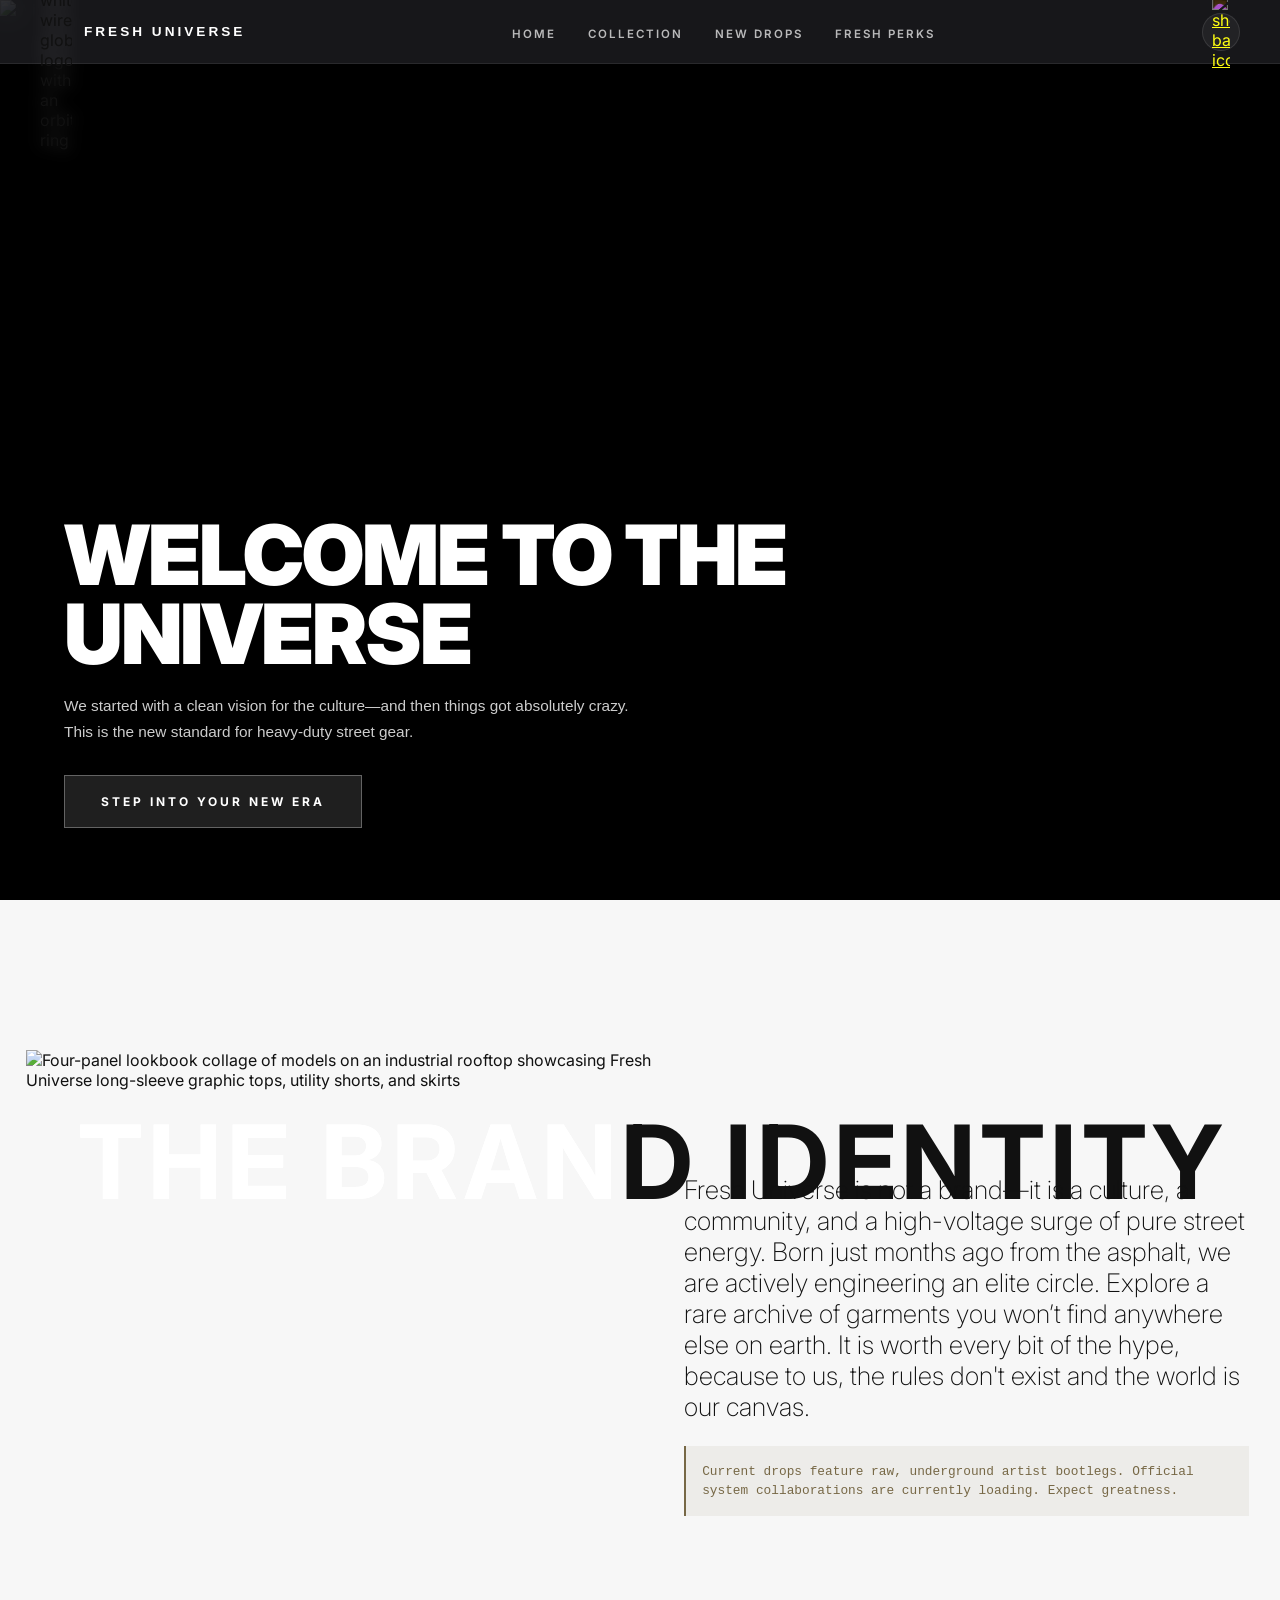
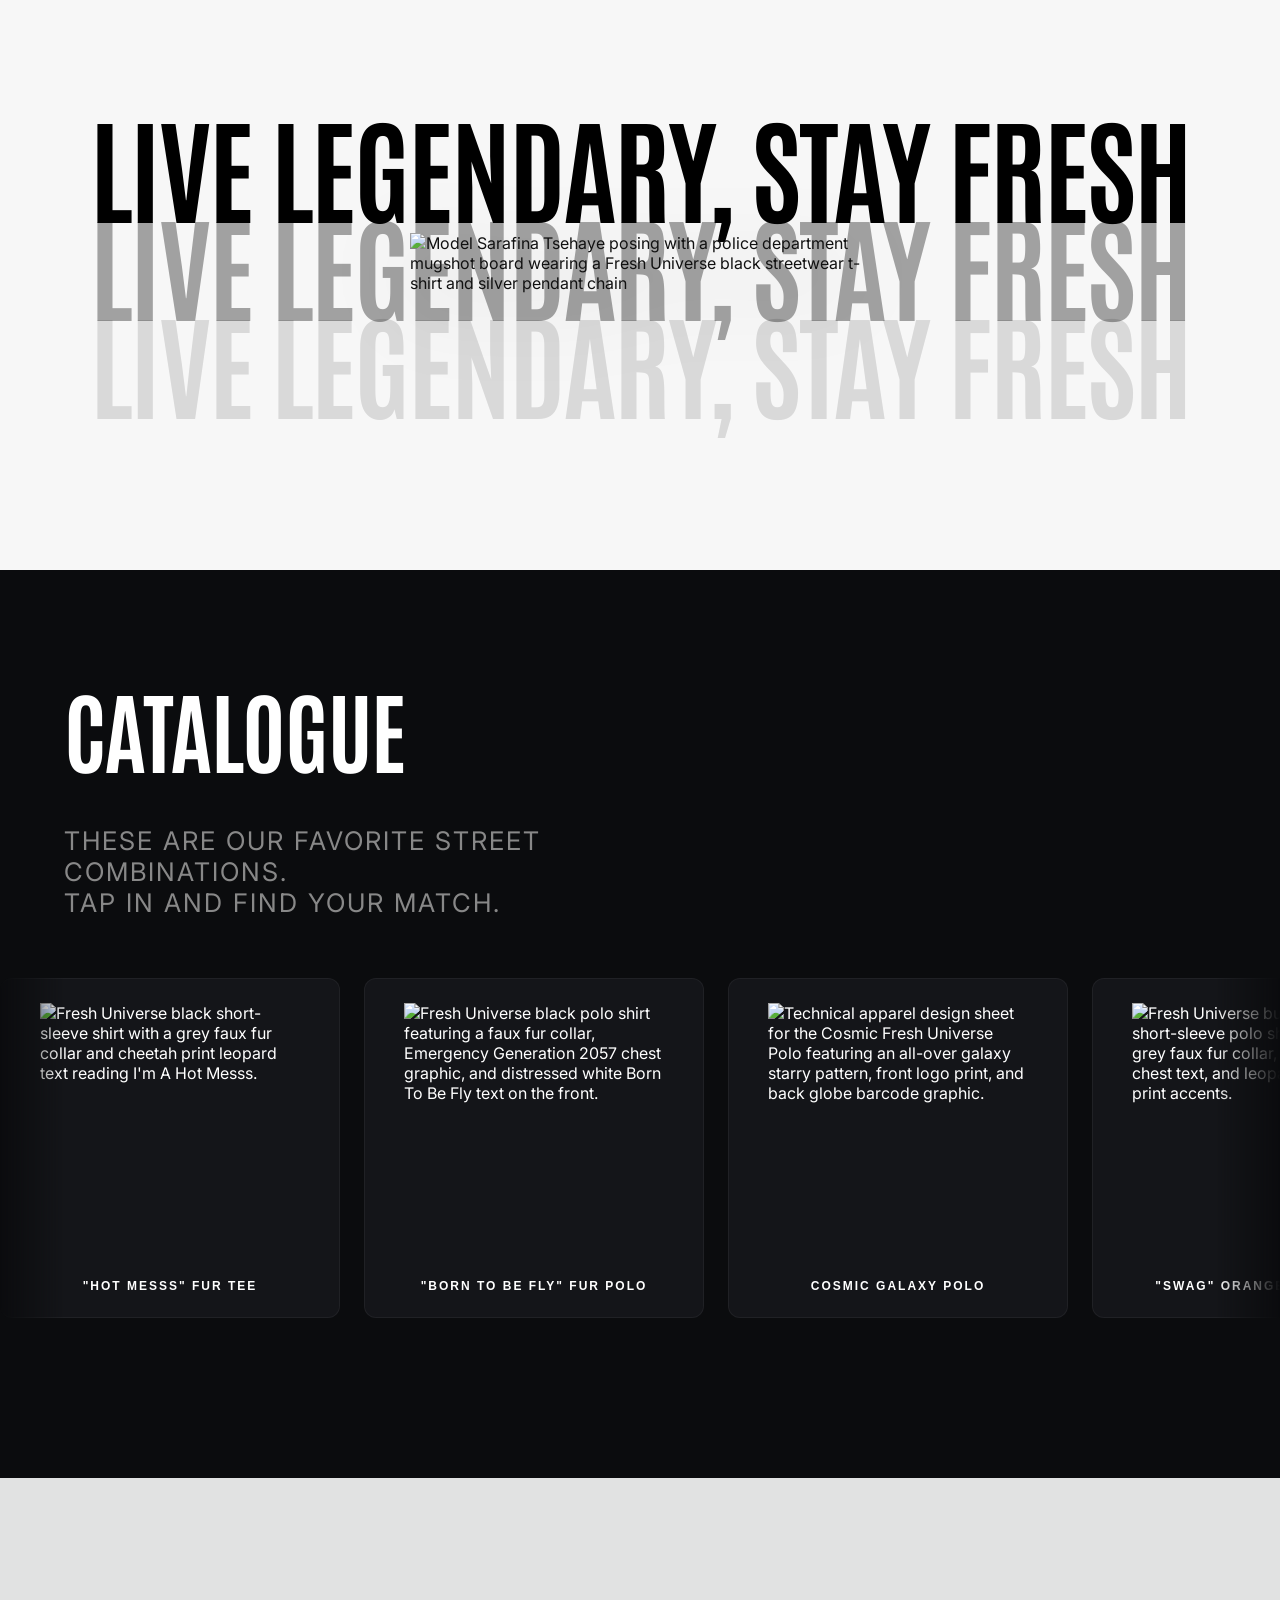
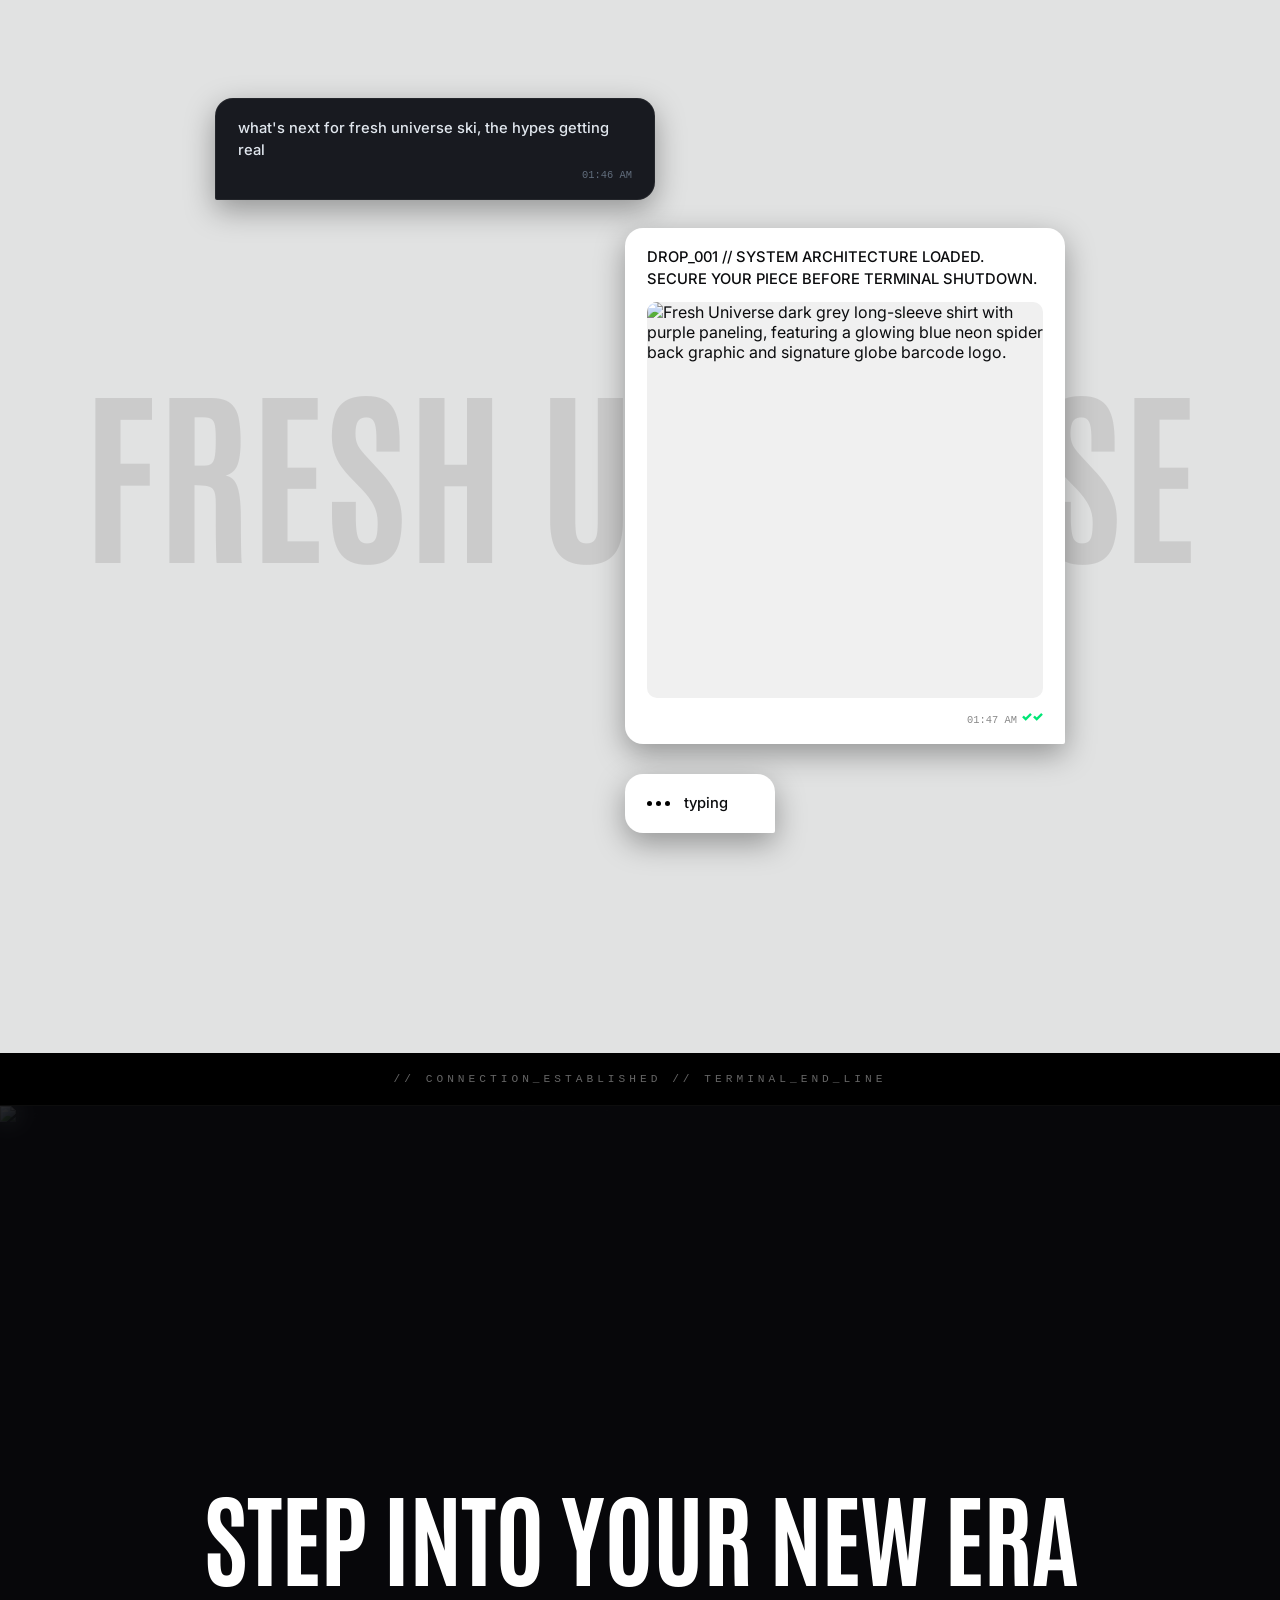
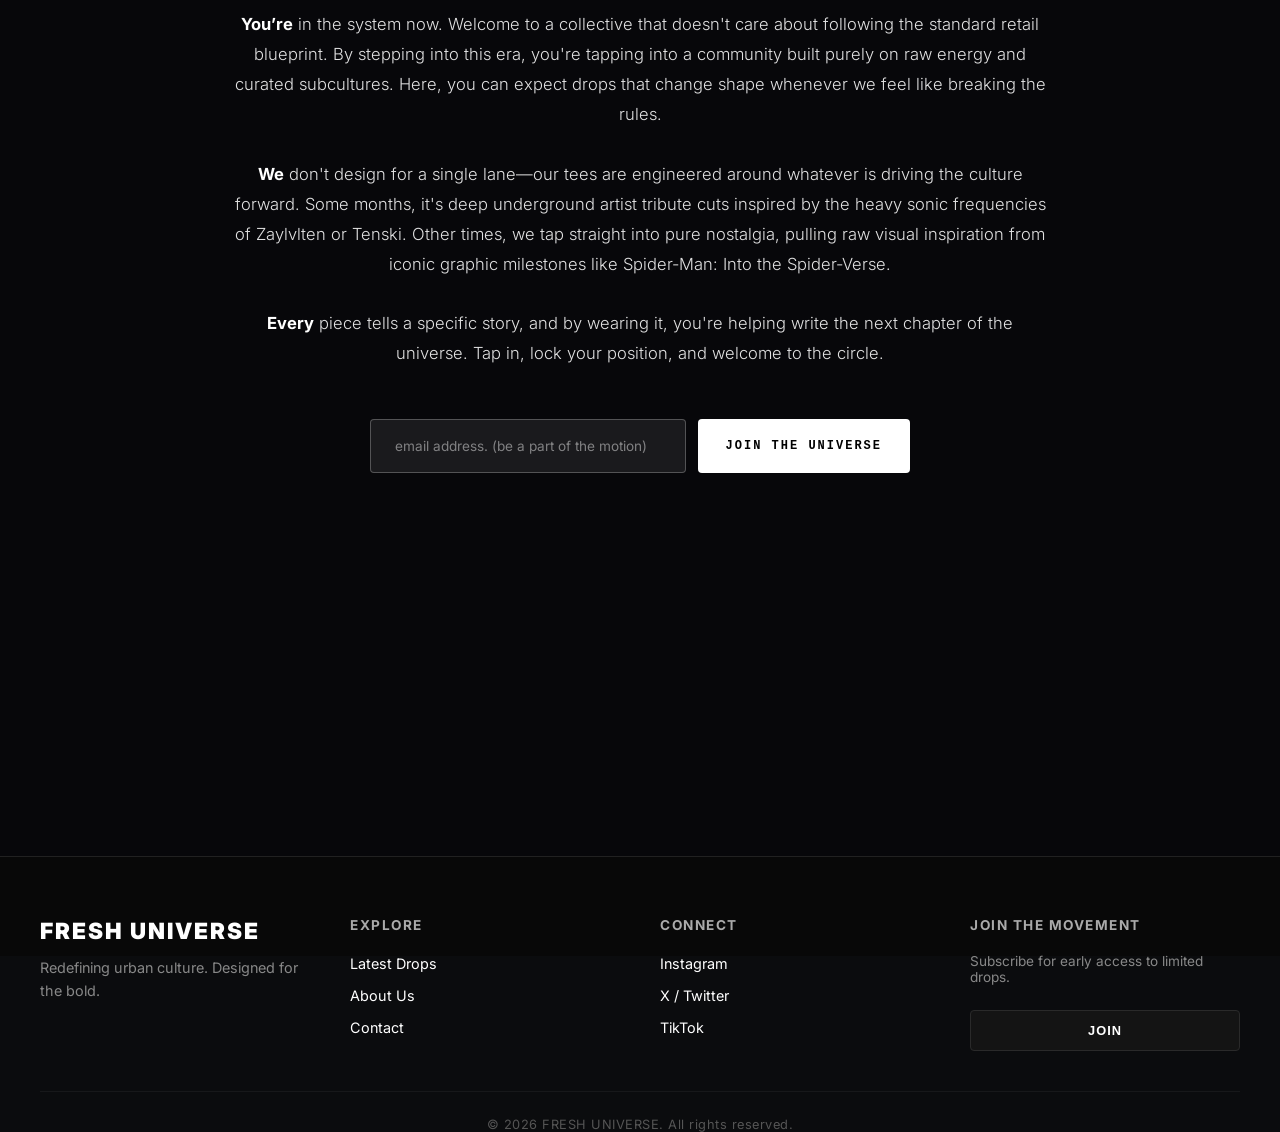
==== public/index.html @ 165d16cb "updated code : fixed bugs and ui" ====
<!DOCTYPE html>
<html lang="en">
<head>
    <meta charset="UTF-8">
    <meta name="viewport" content="width=device-width, initial-scale=1.0">
    <meta name="description" content="Fresh Universe is a unquie clothing brand for street wears, and underground street gear">
    <title>Fresh universe: Exclusive streetwears</title>
    <link rel="stylesheet" href="css/index.css">
    <link rel="icon" href="images/fresh-universe-globe-logo.webp">
<link rel="preconnect" href="https://fonts.googleapis.com">
<link rel="preconnect" href="https://fonts.gstatic.com" crossorigin>
<link href="https://fonts.googleapis.com/css2?family=Antonio:wght@100..700&family=Bebas+Neue&family=Inter:ital,opsz,wght@0,14..32,100..900;1,14..32,100..900&family=Syncopate:wght@400;700&display=swap" rel="stylesheet">

<script type="application/ld+json">
{
  "@context": "https://schema.org",
  "@type": "ClothingStore",
  "name": "Fresh Universe",
  "url": "https://freshuniverseworld.xyz/",
  "logo": "https://freshuniverseworld.xyz/images/fresh-universe-globe-logo.webp",
  "description": "Exclusive underground streetwear brand offering graphic tees, heavy street sets, and high-density apparel.",
  "sameAs": [
    "https://www.tiktok.com/freshuniverse"
  ]
}
</script>

</head>
<body>
<header>
<div class="navigation-bar">
    <div class="logo-box"><img src="images/fresh-universe-globe-logo.webp" class="fresh-logo" alt="Fresh Universe minimalist white wireframe globe logo with an orbital ring">
    <p class="brand-txt">Fresh universe</p>
    </div>
    <nav class="nav">
        <ul class="navigation-href-list">
            <li><a href="home" class="navigation-href">HOME</a></li>
            <li><a href="collection" class="navigation-href">COLLECTION</a></li>
            <li><a href="drop" class="navigation-href">NEW DROPS</a></li>
            <li><a href="perks" class="navigation-href">FRESH PERKS</a></li>
        </ul>
    </nav>
    <a href="http://freshuniverseworld.myshopify.com/" target="_blank" class="shopify-link"><img class="shopify-link-img" src="images/shopping_bag_icon.webp" class="" alt="shopping bag icon"></a>
</div>
</header>
<div class="main-body">
<main>
    <section class="hero-section">
        <picture class="hero-section-picture-tag">
            <source media="(max-width: 500px)" srcset="images/fresh-universe-cosmic-lookbook-mobile.webp">
         <img src="images/fresh-universe-cosmic-lookbook-hero.webp" class="hero-section-img" alt="Wide studio lookbook shot showcasing the front and back of Fresh Universe graphic cosmic tees and baggy jeans detailed with planet and galaxy prints">   
        </picture>
        <div class="hero-typography">
            <h1 class="hero-caption">WELCOME TO THE UNIVERSE</h1>
            <p class="hero-caption-blank" aria-hidden="true">WELCOME</p>
            <p class="hero-txt">We started with a clean vision for the culture—and then things got absolutely crazy. This is the new standard for heavy-duty street gear.</p>
            <button id="explore-btn" class="explore-btn">step into your new era</button>
        </div>
    </section>
    <section id="section1" class="section1">
        
        <h2 class="what-is-header"><SPan class="special">THE BRAN</SPan>D IDENTITY </h2>
         <img class="colleage-img" src="images/fresh-universe-underground-streetwear-collage.webp" alt="Four-panel lookbook collage of models on an industrial rooftop showcasing Fresh Universe long-sleeve graphic tops, utility shorts, and skirts">
        <h2 class="what-is-header" aria-hidden="true"><SPan class="special">THE BRAN</SPan><span class="blur">D IDENTITY </span></h2>
        <p class="what-is-txt">Fresh Universe is not a brand—it is a culture, a community, and a high-voltage surge of pure street energy. Born just months ago from the asphalt, we are actively engineering an elite circle.
        Explore a rare archive of garments you won’t find anywhere else on earth. It is worth every bit of the hype, because to us, the rules don't exist and the world is our canvas.
        <SMall>Current drops feature raw, underground artist bootlegs. Official system collaborations are currently loading. Expect greatness.</SMall></p>
  
    </section>
    <section class="section2">
        <h2  class="bold-txt">LIVE LEGENDARY, STAY FRESH</h2>
        <h2  class="bold-txt2" aria-hidden="true">LIVE LEGENDARY, STAY FRESH</h2>
        <img class="mogshot-img" src="images/fresh-universe-streetwear-mugshot-sarafina.webp" alt="Model Sarafina Tsehaye posing with a police department mugshot board wearing a Fresh Universe black streetwear t-shirt and silver pendant chain">
        <h2  class="bold-txt3" aria-hidden="true">LIVE LEGENDARY, STAY FRESH</h2>
    </section>
    <section class="section3">
        <h2 class="catalogue-header">CATALOGUE</h2>
        <p class="catalogue-txt">These are our favorite street combinations. <br> Tap in and find your match.</p>
<div class="catalogue-frame">
    <div class="catalogue-track">
      <!-- SET 1 -->
      <div class="catalogue-item"><img
        loading="lazy" src="images/catalog/fresh-universe-black-fur-collar-im-a-hot-mess-shirt.webp" class="catalogue-item-img"
        alt="Fresh Universe black short-sleeve shirt with a grey faux fur collar and cheetah print leopard text reading I'm A Hot Messs.">
        <p class="catalogue-item-name">"Hot Messs" Fur Tee</p></div>
      <div class="catalogue-item"><img
        loading="lazy" src="images/catalog/fresh-universe-black-fur-collar-polo-born-to-be-fly.webp" class="catalogue-item-img"
         alt="Fresh Universe black polo shirt featuring a faux fur collar, Emergency Generation 2057 chest graphic, and distressed white Born To Be Fly text on the front.">
         <p class="catalogue-item-name">"Born To Be Fly" Fur Polo</p></div>
      <div class="catalogue-item"><img
        loading="lazy" src="images/catalog/fresh-universe-cosmic-galaxy-pattern-polo-shirt-tech-pack.webp" class="catalogue-item-img" 
         alt="Technical apparel design sheet for the Cosmic Fresh Universe Polo featuring an all-over galaxy starry pattern, front logo print, and back globe barcode graphic.">
         <p class="catalogue-item-name">Cosmic Galaxy Polo</p></div>
      <div class="catalogue-item"><img
        loading="lazy" src="images/catalog/fresh-universe-orange-fur-collar-swag-polo.webp" class="catalogue-item-img" 
         alt="Fresh Universe burnt orange short-sleeve polo shirt with a fluffy grey faux fur collar, black SWAG chest text, and leopard print paw print accents.">
         <p class="catalogue-item-name">"SWAG" Orange Fur Polo</p></div>
      <div class="catalogue-item"><img
        loading="lazy" src="images/catalog/fresh-universe-tenski-save-me-acid-wash-streetwear-tee.webp" class="catalogue-item-img" 
         alt="Fresh Universe acid wash dark grey oversized t-shirt featuring pink graffiti paint splatter, hooded figure illustration, and Tenski Save Me back text.">
         <p class="catalogue-item-name">"Tenski Save Me" Acid Wash Tee</p></div>
      <div class="catalogue-item"><img
        loading="lazy" src="images/catalog/fresh-universe-white-crop-tee-gimme-dat-ting.webp" class="catalogue-item-img" 
         alt="Fresh Universe fitted white crop top t-shirt featuring leopard print graphic text on the back reading Gimme Dat Ting.">
         <p class="catalogue-item-name">"Gimme Dat Ting" Crop Tee</p></div>

      <!-- SET 2 (DUPLICATED FOR SEAMLESS LOOP) -->
      <div class="catalogue-item"><img
        loading="lazy" src="images/catalog/fresh-universe-black-fur-collar-im-a-hot-mess-shirt.webp" class="catalogue-item-img"
        alt="Fresh Universe black short-sleeve shirt with a grey faux fur collar and cheetah print leopard text reading I'm A Hot Messs.">
        <p class="catalogue-item-name">"Hot Messs" Fur Tee</p></div>
      <div class="catalogue-item"><img
        loading="lazy" src="images/catalog/fresh-universe-black-fur-collar-polo-born-to-be-fly.webp" class="catalogue-item-img"
         alt="Fresh Universe black polo shirt featuring a faux fur collar, Emergency Generation 2057 chest graphic, and distressed white Born To Be Fly text on the front.">
         <p class="catalogue-item-name">"Born To Be Fly" Fur Polo</p></div>
      <div class="catalogue-item"><img
        loading="lazy" src="images/catalog/fresh-universe-cosmic-galaxy-pattern-polo-shirt-tech-pack.webp" class="catalogue-item-img" 
         alt="Technical apparel design sheet for the Cosmic Fresh Universe Polo featuring an all-over galaxy starry pattern, front logo print, and back globe barcode graphic.">
         <p class="catalogue-item-name">Cosmic Galaxy Polo</p></div>
      <div class="catalogue-item"><img
        loading="lazy" src="images/catalog/fresh-universe-orange-fur-collar-swag-polo.webp" class="catalogue-item-img" 
         alt="Fresh Universe burnt orange short-sleeve polo shirt with a fluffy grey faux fur collar, black SWAG chest text, and leopard print paw print accents.">
         <p class="catalogue-item-name">"SWAG" Orange Fur Polo</p></div>
      <div class="catalogue-item"><img
        loading="lazy" src="images/catalog/fresh-universe-tenski-save-me-acid-wash-streetwear-tee.webp" class="catalogue-item-img" 
         alt="Fresh Universe acid wash dark grey oversized t-shirt featuring pink graffiti paint splatter, hooded figure illustration, and Tenski Save Me back text.">
         <p class="catalogue-item-name">"Tenski Save Me" Acid Wash Tee</p></div>
      <div class="catalogue-item"><img
        loading="lazy" src="images/catalog/fresh-universe-white-crop-tee-gimme-dat-ting.webp" class="catalogue-item-img" 
         alt="Fresh Universe fitted white crop top t-shirt featuring leopard print graphic text on the back reading Gimme Dat Ting.">
         <p class="catalogue-item-name">"Gimme Dat Ting" Crop Tee</p></div>
    </div>
  </div>
    </section>

<section class="section4">

<div class="chat-section-viewport">
  <!-- The Faint Tiling Watermark Layer -->
  <div class="premium-watermark-overlay">FRESH UNIVERSE</div>
  
  <div class="chat-timeline-wrapper">
    
    <!-- Left Bubble: The Organic Customer Reaction -->
    <div class="wa-row wa-left">
      <div class="wa-bubble-container">
        <div class="wa-bubble">
          <p>what's next for fresh universe ski, the hypes getting real</p>
          <span class="wa-time">01:46 AM</span>
        </div>
      </div>
    </div>
    
    <!-- Right Bubble: The System Automation Response -->
    <div class="wa-row wa-right">
      <div class="wa-bubble-container">
        <div class="wa-bubble bubble-brand">
          <p>DROP_001 // SYSTEM ARCHITECTURE LOADED. SECURE YOUR PIECE BEFORE TERMINAL SHUTDOWN.</p>
          
          <!-- Slick Rounded Image Preview Box -->
          <div class="wa-image-card">
            <img
             src="images/catalog/fresh-universe-cyber-spider-long-sleeve-black.webp" loading="lazy" 
             alt="Fresh Universe dark grey long-sleeve shirt with purple paneling, featuring a glowing blue neon spider back graphic and signature globe barcode logo.">
          </div>
          
          <div class="wa-time-status">
            <span class="wa-time-light">01:47 AM</span>
            <span class="wa-status-check">✓✓</span>
          </div>
        </div>
        <div id="bubble" class="wa-bubble bubble-brand" >
        <div class="dots"><div id="dot1"></div><div id="dot2"></div><div id="dot3"></div><p style="margin-left: 10px;">typing</p></div>
         </div>
         <div id="popup" class="wa-bubble bubble-brand" style="margin-top: 30px; ">
        <p>watch out for the earth-42 party coming soon</p>
        <div class="wa-time-status">
          <span class="wa-time-light">01:46 AM</span>
          <span class="wa-status-check">✓✓</span>
          <span class="wa-status-check-grey">✓✓</span>
        </div>
         </div>
      </div>
      </div>
    </div>

  </div>
</section>
<!-- Drop this right below your chat timeline wrapper, before the "STEP INTO YOUR NEW ERA" image div -->
<div class="chat-to-era-bridge">
  // CONNECTION_ESTABLISHED // TERMINAL_END_LINE
</div>
    <section class="section5">      
        <img src="images/models/fresh-universe-lookbook-model-01.webp" loading="lazy" class="models-preview" 
        alt="Fresh Universe streetwear models posing under stadium bleachers, featuring a female model resting her hand on a male model wearing a black graphic tee.">
        <div class="overlay">
            <h2 class="closing-header">STEP INTO YOUR NEW ERA</h2>
            <p class="closing-txt"><span class="special2">You’re</span> in the system now. Welcome to a collective that doesn't care about following the standard retail blueprint. By stepping into this era, you're
                 tapping into a community built purely on raw energy and curated subcultures.
                Here, you can expect drops that change shape whenever we feel like breaking the rules. <br><br> <span class="special2">We</span> don't design for 
                a single lane—our tees are engineered around whatever is driving the culture forward. Some months, it's deep underground artist tribute
                 cuts inspired by the heavy sonic frequencies of Zaylvlten or Tenski. Other times, we tap straight into pure nostalgia, pulling raw visual 
                 inspiration from iconic graphic milestones like Spider-Man: Into the Spider-Verse. <br><br> <span class="special2">Every</span> piece tells a specific story, and by wearing it, you're
                  helping write the next chapter of the universe. Tap in, lock your position, and welcome to the circle.</p>
<form id='save-email' class="newsletter-stacked-box">
  <input id="email" required type="email" placeholder="email address. (be a part of the motion)">
  <button type="submit" id="save" class="">JOIN THE UNIVERSE</button>
</form>
                </div>
    </section>
</main>
</div>
<footer>

  <div class="footer-container">
    
    <!-- 1. Brand / Vibe Statement -->
    <div class="footer-brand">
      <h3>FRESH UNIVERSE</h3>
      <p>Redefining urban culture. Designed for the bold.</p>
    </div>

    <!-- 2. Quick Navigation -->
    <div class="footer-links">
      <h4>EXPLORE</h4>
      <ul>
        <li><a href="/drop">Latest Drops</a></li>
        <li><a href="/about">About Us</a></li>
        <li><a href="/about">Contact</a></li>
      </ul>
    </div>

    <!-- 3. Socials & Community -->
    <div class="footer-socials">
      <h4>CONNECT</h4>
      <ul>
        <li><a href="#">Instagram</a></li>
        <li><a href="#">X / Twitter</a></li>
        <li><a href="#">TikTok</a></li>
      </ul>
    </div>

    <!-- 4. Newsletter (Crucial for Drop Alerts) -->
    <div class="footer-newsletter">
      <h4>JOIN THE MOVEMENT</h4>
      <p>Subscribe for early access to limited drops.</p>
     
        <button id="footer-join" type="submit">JOIN</button>
     
    </div>

  </div>

  <!-- Bottom Bar -->
  <div class="footer-bottom">
    <p>&copy; <spam id="copyright"></spam> FRESH UNIVERSE. All rights reserved.</p>
  </div>

</footer>
<script>
  document.getElementById('copyright').innerHTML=new Date().getFullYear()
</script>





</body>
<script src="js/screen.js"></script>
<script src="js/index.js"></script>
</html>
---- public/css/index.css ----
/* ==========================================================================
   FRESH UNIVERSE — BRUTALIST STREETWEAR EDITORIAL CORE SYSTEM
   ========================================================================== */

/* 1. GLOBAL & RESET RULES */
*, *::before, *::after {
  box-sizing: border-box;
  margin: 0;
  padding: 0;
}

html {
  scroll-behavior: smooth;
  font-size: 16px;
  background-color: #0b0c0e;
  color: #111111;
  -webkit-font-smoothing: antialiased;
  -moz-osx-font-smoothing: grayscale;
}

body {
  width: 100%;
  overflow-x: hidden;
  background-color: #f7f7f7;
  font-family: 'Inter', -apple-system, BlinkMacSystemFont, sans-serif;
}

img, picture {
  max-width: 100%;
  display: block;
  height: auto;
}

/* ==========================================================================
   2. NAVIGATION BAR
   ========================================================================== */
.navigation-bar {
  position: fixed;
  top: 0;
  left: 0;
  width: 100%;
  height: 64px;
  background: rgba(28, 28, 31, 0.85);
  backdrop-filter: blur(16px);
  -webkit-backdrop-filter: blur(16px);
  border-bottom: 1px solid rgba(255, 255, 255, 0.08);
  display: flex;
  align-items: center;
  justify-content: space-between;
  padding: 0 min(4vw, 40px);
  z-index: 1000;
  transition: background 0.3s ease;
}

.logo-box {
  display: flex;
  align-items: center;
  gap: 12px;
  cursor: pointer;
}

.fresh-logo {
  width: 32px;
  height: auto;
  filter: drop-shadow(0 0 8px rgba(255, 255, 255, 0.2));
  transition: transform 0.4s cubic-bezier(0.16, 1, 0.3, 1);
}

.logo-box:hover .fresh-logo {
  transform: rotate(180deg);
}

.brand-txt {
  font-family: 'Syncopate', sans-serif;
  font-weight: 700;
  font-size: 0.85rem;
  letter-spacing: 3px;
  text-transform: uppercase;
  color: #ffffff;
}

.nav {
  display: flex;
  align-items: center;
}

.navigation-href-list {
  display: flex;
  list-style: none;
  gap: min(3vw, 32px);
}

.navigation-href {
  font-family: 'Inter', sans-serif;
  font-size: 0.72rem;
  font-weight: 600;
  color: rgba(255, 255, 255, 0.7);
  text-decoration: none;
  letter-spacing: 2px;
  transition: color 0.2s ease, opacity 0.2s ease;
}

.navigation-href:hover {
  color: #ffffff;
}

.shopify-link {
  display: flex;
  align-items: center;
  justify-content: center;
  width: 38px;
  height: 38px;
  border-radius: 50%;
  background: rgba(255, 255, 255, 0.05);
  border: 1px solid rgba(255, 255, 255, 0.1);
  transition: all 0.3s ease;
}

.shopify-link:hover {
  background: #ffffff;
}

.shopify-link-img {
  width: 18px;
  filter: invert(1);
  transition: filter 0.3s ease;
}

.shopify-link:hover .shopify-link-img {
  filter: invert(0);
}

/* Navbar Responsiveness */

@media (max-width: 768px) {
  .brand-txt { display: none; }
  .navigation-href { font-size: 0.65rem; letter-spacing: 1px; }
  .navigation-href-list { gap: 16px; }
}
@media (max-width: 450px) {
.navigation-href{font-size: 10px;}
.navigation-href-list{gap: 7px;}
}
@media (max-width: 310px) {
.shopify-link{display: none;}
.navigation-bar{padding-right: 20px;}
}
/* ==========================================================================
   3. HERO SECTION
   ========================================================================== */
.hero-section {
  position: relative;
  width: 100%;
  min-height: 100vh;
  display: flex;
  align-items: flex-end;
  background: #000000;
  overflow: hidden;
}

.hero-section-picture-tag {
  position: absolute;
  top: 0;
  left: 0;
  width: 100%;
  height: 100%;
  z-index: 1;
}

.hero-section-img {
  width: 100%;
  height: 100%;
  object-fit: cover;
  opacity: 0.82;
  filter: contrast(1.05);
}

.hero-typography {
  position: relative;
  z-index: 2;
  width: 100%;
  max-width: 900px;
  padding: 0 5vw 8vh 5vw;
}

.hero-caption {
  font-family: 'Inter', sans-serif;
  font-weight: 900;
  font-size: clamp(2.5rem, 6.5vw, 5.5rem);
  line-height: 0.95;
  letter-spacing: -2px;
  color: #ffffff;
  text-transform: uppercase;
  margin-bottom: 20px;
}

.hero-caption-blank { display: none; }

.hero-txt {
  font-family: 'Syncopate', sans-serif;
  font-weight: 400;
  font-size: clamp(0.75rem, 1.2vw, 1.05rem);
  line-height: 1.7;
  color: rgba(255, 255, 255, 0.8);
  max-width: 580px;
  margin-bottom: 30px;
}

.explore-btn {
  display: inline-flex;
  align-items: center;
  justify-content: center;
  padding: 18px 36px;
  background: rgba(255, 255, 255, 0.12);
  border: 1px solid rgba(255, 255, 255, 0.3);
  backdrop-filter: blur(10px);
  -webkit-backdrop-filter: blur(10px);
  color: #ffffff;
  font-family: 'Inter', sans-serif;
  font-size: 0.75rem;
  font-weight: 700;
  letter-spacing: 3px;
  text-transform: uppercase;
  cursor: pointer;
  transition: all 0.3s cubic-bezier(0.16, 1, 0.3, 1);
}

.explore-btn:hover {
  background: #ffffff;
  color: #000000;
  transform: translateY(-2px);
  box-shadow: 0 10px 30px rgba(255, 255, 255, 0.2);
}

/* ==========================================================================
   4. SECTION 1 — BRAND IDENTITY
   ========================================================================== */
.section1{
width: 100%;
height: auto;
display: grid;
grid-template-columns: 1fr 1fr;
grid-template-rows: auto auto;
margin-top: 150px;
padding-left: 2%;
}
.colleage-img{
width: 100%;
grid-column: 1/2;
grid-row: 1/3;
}
.what-is-header{
font-family: 'inter', sans-serif;
font-size: clamp(2.8rem, 8vw, 8rem);
letter-spacing: 5px;
text-align: center;
grid-column: 3/1;
grid-row: 1/2;
margin-top: 50px;
width: 100%;
}
.special{color: white;}
.what-is-txt{
font-family: 'inter', sans-serif;
font-size: clamp(0.9rem, 2vw, 2rem);
font-weight: 200;
width: 90%;
margin-left: auto;
margin-right: auto;
grid-column: 2/3;
grid-row: 2/3;
align-self: flex-start;
animation-name: txtfade;
animation-duration: 2s;
animation-timing-function: ease-out;
animation-iteration-count: 1;
margin-top: -50px;
}
.blur{opacity: 0;}
@media (max-width: 630px){
.blur{opacity: 100;}
.section1{
padding-left: 0;
grid-template-columns: 1fr;
grid-template-rows: auto 1fr min-content;
}
.special{color: black;}
.colleage-img{
grid-columns: 1;
grid-row: 2/3;
width: 60%;
min-width: 300px;
justify-self: center;
}
.what-is-header{
grid-rows: 1/2;
grid-column: 1;
}
.colleage-img{width: 90%;}
.what-is-txt{
grid-row: 3/4;
grid-column: 1;
margin-top: 50px;
}
}


@keyframes txtfade {
  0% {
    opacity: 0.2;
    transform: translateY(30px);
  }
  100% {
    opacity: 1;
    transform: translateY(0);
  }
}

small {
  display: block;
  margin-top: 24px;
  font-family: 'Courier New', Courier, monospace;
  font-size: 0.8rem;
  line-height: 1.5;
  color: #776846;
  background: rgba(119, 104, 70, 0.08);
  padding: 16px;
  border-left: 2px solid #776846;
}


/* ==========================================================================
   5. SECTION 2 — DYNAMIC FLOATING MUGSHOT
   ========================================================================== */
.section2 {
  position: relative;
  width: 100%;
  margin-top: 140px;
  padding: 60px 0;
  display: grid;
  grid-template-columns: 1fr;
  align-items: center;
  justify-items: center;
  overflow: hidden;
}

.bold-txt, .bold-txt2, .bold-txt3 {
  font-family: 'Antonio', sans-serif;
  font-size: clamp(2.5rem, 9vw, 10rem);
  line-height: 0.85;
  text-align: center;
  text-transform: uppercase;
  letter-spacing: -2px;
  z-index: 1;
  pointer-events: none;
  grid-column: 1 / 2;
}

.bold-txt  { color: #000000; grid-row: 1 / 2; }
.bold-txt2 { color: rgba(0, 0, 0, 0.35); grid-row: 2 / 3; z-index: 1;}
.bold-txt3 { color: rgba(0, 0, 0, 0.12); grid-row: 3 / 4; }

@keyframes floatUp {
  0% { transform: translateY(50px); }
  100% { transform: translateY(-30px); }
}

.mogshot-img {
  grid-column: 1 / 2;
  grid-row: 1 / 4;
  width: min(460px, 75vw);
  z-index: 2;
  filter: drop-shadow(0 20px 40px rgba(0, 0, 0, 0.25));
  animation: floatUp 5s ease-in-out infinite alternate;
  will-change: transform;
}

/* ==========================================================================
   6. SECTION 3 — CATALOGUE GRID (HORIZONTAL HORIZON)
   ========================================================================== */
.section3 {
  background-color: #0b0c0e;
  color: #ffffff;
  padding: 100px 0;
  margin-top: 100px;
  padding-bottom: 120px;
}

.catalogue-header {
  font-family: 'Antonio', sans-serif;
  font-size: clamp(3rem, 7vw, 6rem);
  letter-spacing: -1px;
  padding: 0 5vw;
}

.catalogue-txt {
  font-family: 'inter', sans-serif;
  font-size: clamp(1.2rem, 2vw, 1.8rem);
  letter-spacing: 2px;
  color: #888888;
  padding: 0 5vw;
  width: 50%;
  margin-top: 40px;
  text-transform: uppercase;
  margin-bottom: 40px;
  justify-self: flex-end;
}

/* Outer frame clips overflowing track */
.catalogue-frame {
  width: 100%;
  overflow: hidden; /* Hides scrollbars & excess width */
  padding: 20px 0 40px 0;
  position: relative;
  /* Optional: Smooth edge fading mask for brutalist editorial look */
  mask-image: linear-gradient(to right, transparent 0%, black 5%, black 95%, transparent 100%);
  -webkit-mask-image: linear-gradient(to right, transparent 0%, black 5%, black 95%, transparent 100%);
}
@media (max-width: 500px) {
.catalogue-txt{
width: 90%;
}
}
/* Animated inner track holding all duplicated cards */
.catalogue-track {
  display: flex;
  gap: 24px;
  width: max-content; /* Forces items into one continuous line */
  animation: scroll-infinite 25s linear infinite;
}

/* Pause scroll when user hovers over the catalogue */
.catalogue-frame:hover .catalogue-track {
  animation-play-state: paused;
}

/* INFINITE SCROLL KEYFRAME */
@keyframes scroll-infinite {
  0% {
    transform: translateX(0);
  }
  100% {
    /* Shifts track by 50% (exactly 1 full set of cards + gap balance) */
    transform: translateX(calc(-50% - 12px));
  }
}

.catalogue-item {
  flex: 0 0 clamp(260px, 22vw, 320px);
  height: 340px;
  min-width: 340px;
  background: #141519;
  border: 1px solid rgba(255, 255, 255, 0.05);
  border-radius: 12px;
  padding: 24px;
  display: flex;
  flex-direction: column;
  align-items: center;
  justify-content: space-between;
  transition: transform 0.4s ease, border-color 0.4s ease;
}

.catalogue-item:hover {
  transform: translateY(-8px);
  border-color: rgba(255, 255, 255, 0.3);
}

.catalogue-item-img {
  width: 90%;
  height: 230px;
  object-fit: contain;
}

.catalogue-item-name {
  font-family: 'Syncopate', sans-serif;
  font-size: 0.75rem;
  font-weight: 700;
  letter-spacing: 2px;
  color: #ffffff;
  text-transform: uppercase;
}
/* ==========================================================================
   7. SECTION 4 — CHAT TIMELINE INTERFACE
   ========================================================================== */
.chat-section-viewport {
  width: 100%;
  background: #e1e2e2;
  padding: 220px 0;
  position: relative;
  overflow: hidden;
}

.premium-watermark-overlay {
  position: absolute;
  top: 50%;
  left: 50%;
  transform: translate(-50%, -50%);
  font-family: 'Antonio', sans-serif;
  font-size: clamp(4rem, 15vw, 15rem);
  font-weight: 900;
  color: rgba(48, 44, 44, 0.123);
  white-space: nowrap;
  pointer-events: none;
}

.chat-timeline-wrapper {
  width: min(850px, 92%);
  margin: 0 auto;
  display: flex;
  flex-direction: column;
  gap: 28px;
  position: relative;
  z-index: 2;
}

.wa-row { display: flex; width: 100%; }
.wa-left { justify-content: flex-start; }
.wa-right { justify-content: flex-end; }

.wa-bubble-container {
  width: min(440px, 88%);
}

.wa-bubble {
  padding: 18px 22px;
  border-radius: 18px;
  position: relative;

  box-shadow: 0 10px 30px rgba(0, 0, 0, 0.35);
}

.wa-left .wa-bubble {
  background: #181a20;
  color: #e0e6ed;
  border-bottom-left-radius: 2px;
  border: 1px solid rgba(255, 255, 255, 0.05);
}

.bubble-brand {
  background: #ffffff;
  color: #0b0c0e;
  border-bottom-right-radius: 2px;
}
#bubble{
margin-top: 30px;
width: 150px;

justify-self: flex-end; 
}
#popup{
display: none;
}

.wa-bubble p {
  font-family: 'Inter', sans-serif;
  font-size: 0.92rem;
  line-height: 1.5;
  font-weight: 500;
}

.wa-time, .wa-time-light {
  font-family: 'Courier New', Courier, monospace;
  font-size: 0.65rem;
  display: block;
  margin-top: 8px;
}

.wa-time { color: #626e7d; text-align: right; }
.wa-time-light { color: #888888; }

.wa-time-status {
  display: flex;
  justify-content: flex-end;
  align-items: center;
  gap: 4px;
  margin-top: 8px;
}

.wa-status-check { font-size: 0.8rem; color: #00e676; font-weight: 900; }
.wa-status-check-grey { display: none; }

.wa-image-card {
  margin-top: 12px;
  border-radius: 10px;
  overflow: hidden;
  background: #f0f0f0;
  aspect-ratio: 1 / 1;
}

.wa-image-card img {
  width: 100%;
  height: 100%;
  object-fit: cover;
}

/* Typing Indicator Wave Animation */
.dots {
  display: flex;
  align-items: center;
  gap: 4px;
  min-width: 20px;
}

#dot1, #dot2, #dot3 {
  background: #000000;
  width: 5px;
  height: 5px;
  border-radius: 50%;
  animation: waveDots 1.2s ease-in-out infinite;
}

#dot2 { animation-delay: 0.2s; }
#dot3 { animation-delay: 0.4s; }

@keyframes waveDots {
  0%, 100% { transform: translateY(0); }
  50% { transform: translateY(-4px); }
}

.chat-to-era-bridge {
  width: 100%;
  background: #000000;
  color: rgba(255, 255, 255, 0.4);
  padding: 20px 0;
  text-align: center;
  font-family: 'Courier New', Courier, monospace;
  font-size: 0.7rem;
  letter-spacing: 4px;
  border-bottom: 1px solid rgba(255, 255, 255, 0.05);
}

/* ==========================================================================
   8. SECTION 5 — FOOTER OVERLAY & NEWSLETTER
   ========================================================================== */
.section5 {
  position: relative;
  width: 100%;
min-height: 150vh;
  display: flex;
  align-items: center;
  justify-content: center;
  background: #000000;
}

.models-preview {
  position: absolute;
  top: 0;
  left: 0;
  width: 100%;
  height: 100%;
  object-fit: cover;
  opacity: 0.6;
}

.overlay {
  position: relative;
  z-index: 2;
  width: 100%;
  height: 150vh;
  padding: 100px 6vw;
  background: rgba(10, 11, 14, 0.72);
  backdrop-filter: blur(12px);
  -webkit-backdrop-filter: blur(12px);
  display: flex;
  flex-direction: column;
  align-items: center;
  justify-content: center;
}

.closing-header {
  font-family: 'Antonio', sans-serif;
  font-size: clamp(2.5rem, 8vw, 7rem);
  line-height: 0.9;
  letter-spacing: -1px;
  color: #ffffff;
  text-align: center;
  margin-bottom: 30px;
}

.closing-txt {
  font-family: 'Inter', sans-serif;
  font-size: clamp(0.95rem, 1.3vw, 1.2rem);
  font-weight: 300;
  line-height: 1.8;
  color: rgba(255, 255, 255, 0.88);
  max-width: 820px;
  text-align: center;
  margin-bottom: 50px;
}

.special2 { color: #ffffff; font-weight: 700; }

.newsletter-stacked-box {
  display: flex;
  width: min(540px, 100%);
  gap: 12px;
}

.newsletter-stacked-box input {
  flex: 1;
  background: rgba(255, 255, 255, 0.08);
  border: 1px solid rgba(255, 255, 255, 0.25);
  padding: 18px 24px;
  color: #ffffff;
  font-family: 'Inter', sans-serif;
  font-size: 0.85rem;
  border-radius: 4px;
  outline: none;
  transition: all 0.3s ease;
}

.newsletter-stacked-box input::placeholder {
  color: rgba(255, 255, 255, 0.45);
}

.newsletter-stacked-box input:focus {
  background: rgba(255, 255, 255, 0.15);
  border-color: #ffffff;
}

.newsletter-stacked-box button {
  padding: 18px 28px;
  background: #ffffff;
  color: #000000;
  border: none;
  font-family: 'Courier New', Courier, monospace;
  font-weight: 900;
  font-size: 0.75rem;
  letter-spacing: 2px;
  text-transform: uppercase;
  border-radius: 4px;
  cursor: pointer;
  transition: all 0.3s ease;
  white-space: nowrap;
}

.newsletter-stacked-box button:hover {
  background: #e0e0e0;
  transform: translateY(-2px);
}

@media (max-width: 600px) {
  .newsletter-stacked-box {
    flex-direction: column;
  }
  .newsletter-stacked-box button {
    width: 100%;
  }
}

/* ==========================================================================
   9. FOOTER
   ========================================================================== */
footer {
  width: 100%;
  height: 100px;
  background-color: #050506;
  border-top: 1px solid rgba(255, 255, 255, 0.05);
}

/* ==========================================
   FRESH UNIVERSE - FOOTER STYLES
   ========================================== */

footer {
  background-color: #080808;
  color: #ffffff;
  padding: 60px 20px 20px 20px;
  border-top: 1px solid rgba(255, 255, 255, 0.1);
  font-family: 'Inter', system-ui, -apple-system, sans-serif;
}

.footer-container {
  max-width: 1200px;
  margin: 0 auto;
  display: grid;
  grid-template-columns: repeat(auto-fit, minmax(220px, 1fr));
  gap: 40px;
  padding-bottom: 40px;
}

/* Brand Section */
.footer-brand h3 {
  font-size: 1.4rem;
  font-weight: 900;
  letter-spacing: 2px;
  margin-bottom: 12px;
  text-transform: uppercase;
  color: #ffffff;
}

.footer-brand p {
  color: #888888;
  font-size: 0.9rem;
  line-height: 1.6;
}

/* Section Titles */
.footer-links h4,
.footer-socials h4,
.footer-newsletter h4 {
  font-size: 0.85rem;
  font-weight: 700;
  letter-spacing: 1.5px;
  text-transform: uppercase;
  margin-bottom: 20px;
  color: #aaaaaa;
}

/* Lists & Links */
.footer-links ul,
.footer-socials ul {
  list-style: none;
  padding: 0;
  margin: 0;
}

.footer-links li,
.footer-socials li {
  margin-bottom: 12px;
}

.footer-links a,
.footer-socials a {
  color: #ffffff;
  text-decoration: none;
  font-size: 0.9rem;
  transition: opacity 0.2s ease, color 0.2s ease;
}

.footer-links a:hover,
.footer-socials a:hover {
  opacity: 0.6;
}

/* Newsletter Form */
.footer-newsletter p {
  color: #888888;
  font-size: 0.85rem;
  margin-bottom: 15px;
}

.footer-newsletter form {
  display: flex;
  gap: 8px;
}

.footer-newsletter input {
  background: #141414;
  border: 1px solid #2a2a2a;
  padding: 12px 14px;
  color: #ffffff;
  border-radius: 4px;
  font-size: 0.85rem;
  outline: none;
  width: 100%;
  transition: border-color 0.2s ease;
}

.footer-newsletter input:focus {
  border-color: #ffffff;
}

.footer-newsletter button {
   border: 1px solid #2a2a2a;
  background: #141414;
  color: #ffffff;
  padding: 12px 20px;
  font-weight: 800;
  font-size: 0.8rem;
  letter-spacing: 1px;
  border-radius: 4px;
  cursor: pointer;
  width: 100%;
  margin-top: 10px;
  transition: transform 0.1s ease, background-color 0.2s ease;
}

.footer-newsletter button:hover {
  background: #e0e0e0;
  color: black;
}

.footer-newsletter button:active {
  transform: scale(0.97);
}

/* Bottom Bar */
.footer-bottom {
  max-width: 1200px;
  margin: 0 auto;
  padding-top: 25px;
  border-top: 1px solid rgba(255, 255, 255, 0.05);
  text-align: center;
}

.footer-bottom p {
  color: #555555;
  font-size: 0.8rem;
  letter-spacing: 0.5px;
}

/* Mobile Responsiveness */
@media (max-width: 600px) {
  footer {
    padding: 40px 16px 20px 16px;
  }
  
  .footer-container {
    gap: 30px;
  }

  .footer-newsletter form {
    flex-direction: column;
  }
  
  .footer-newsletter button {
    width: 100%;
  }
}
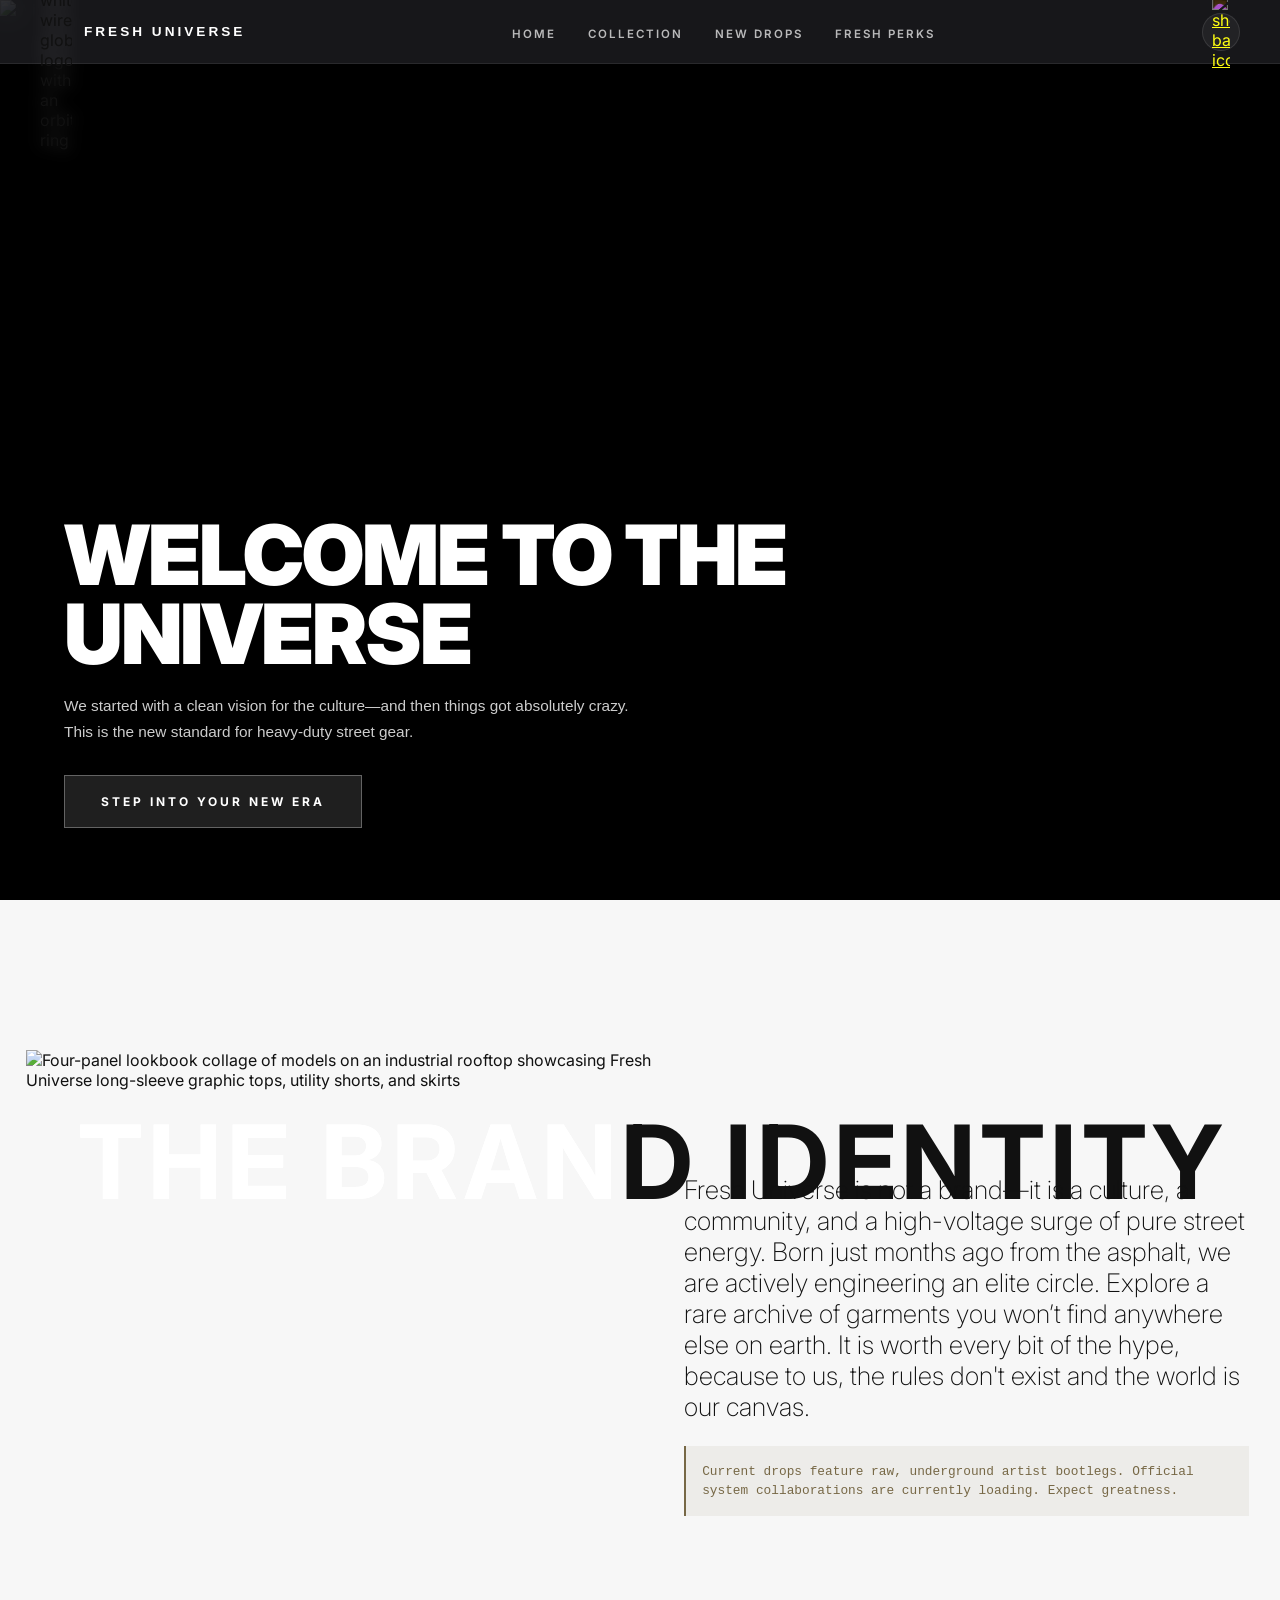
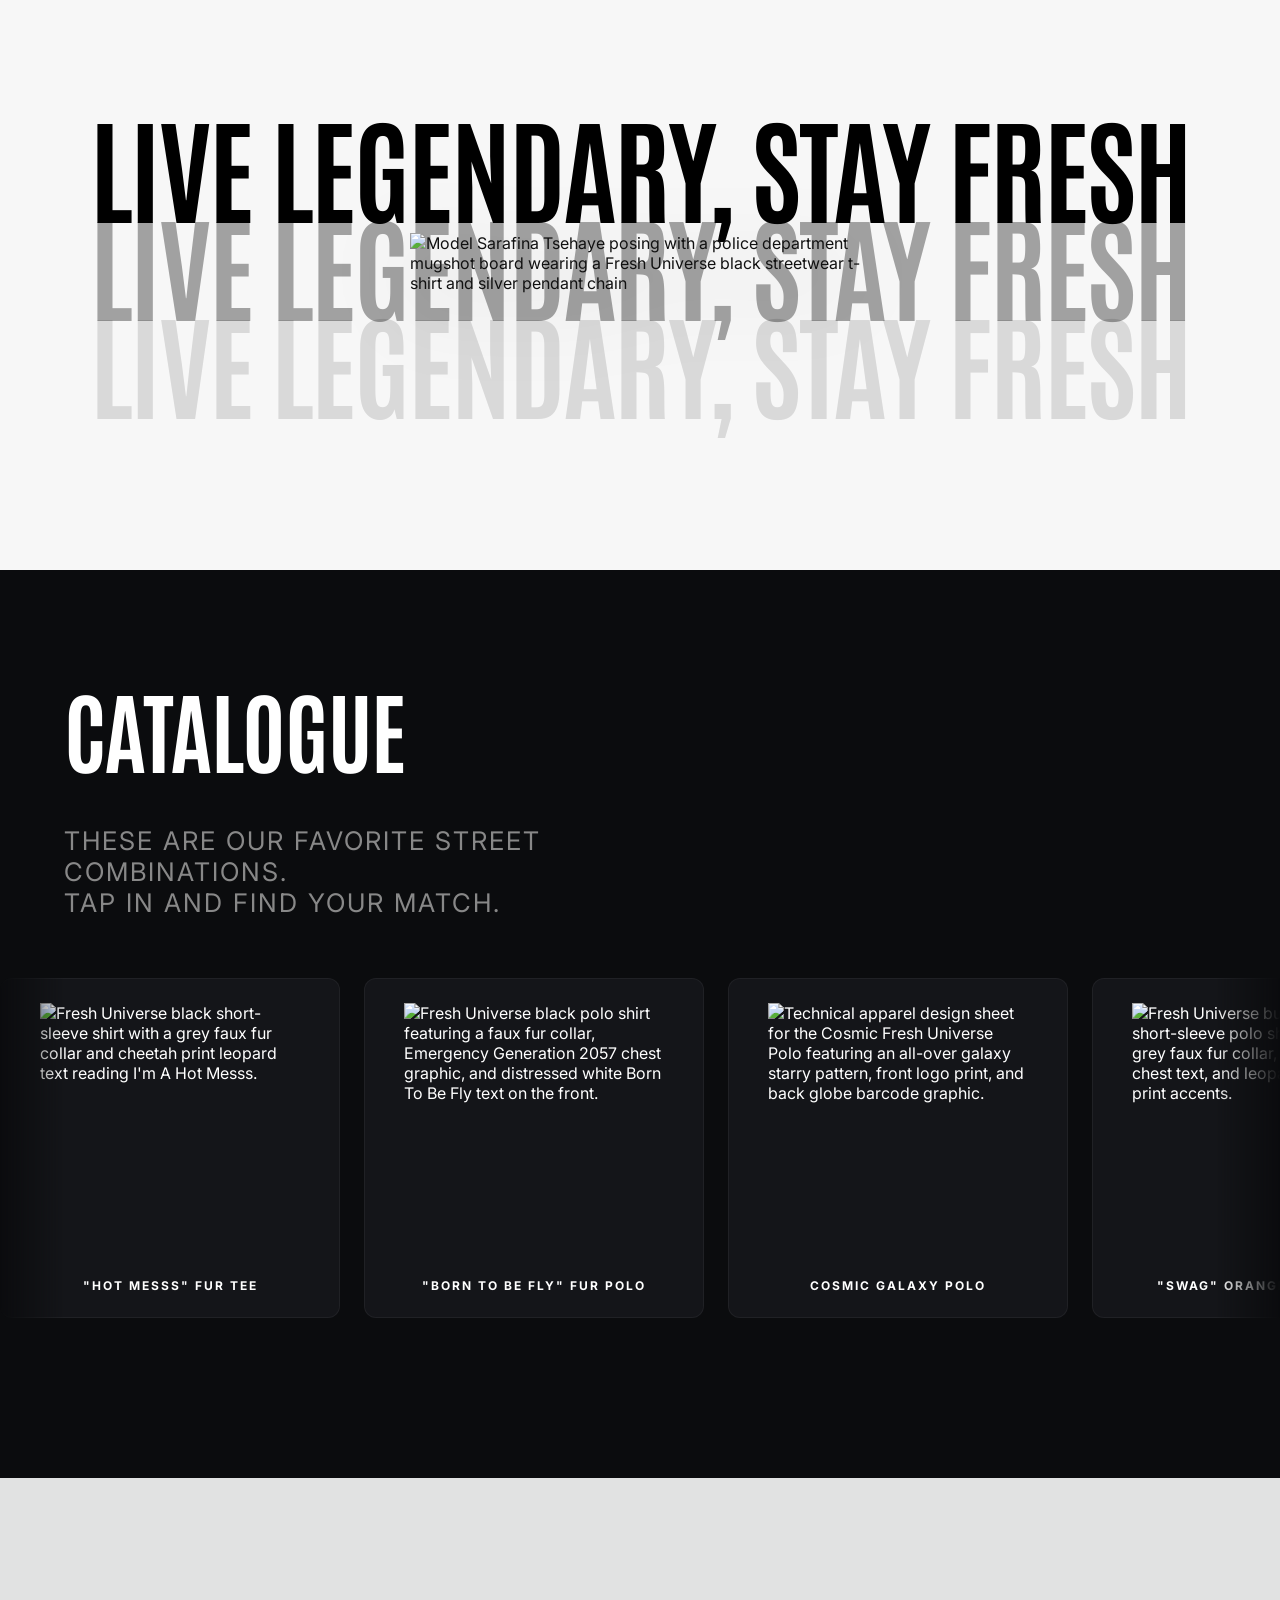
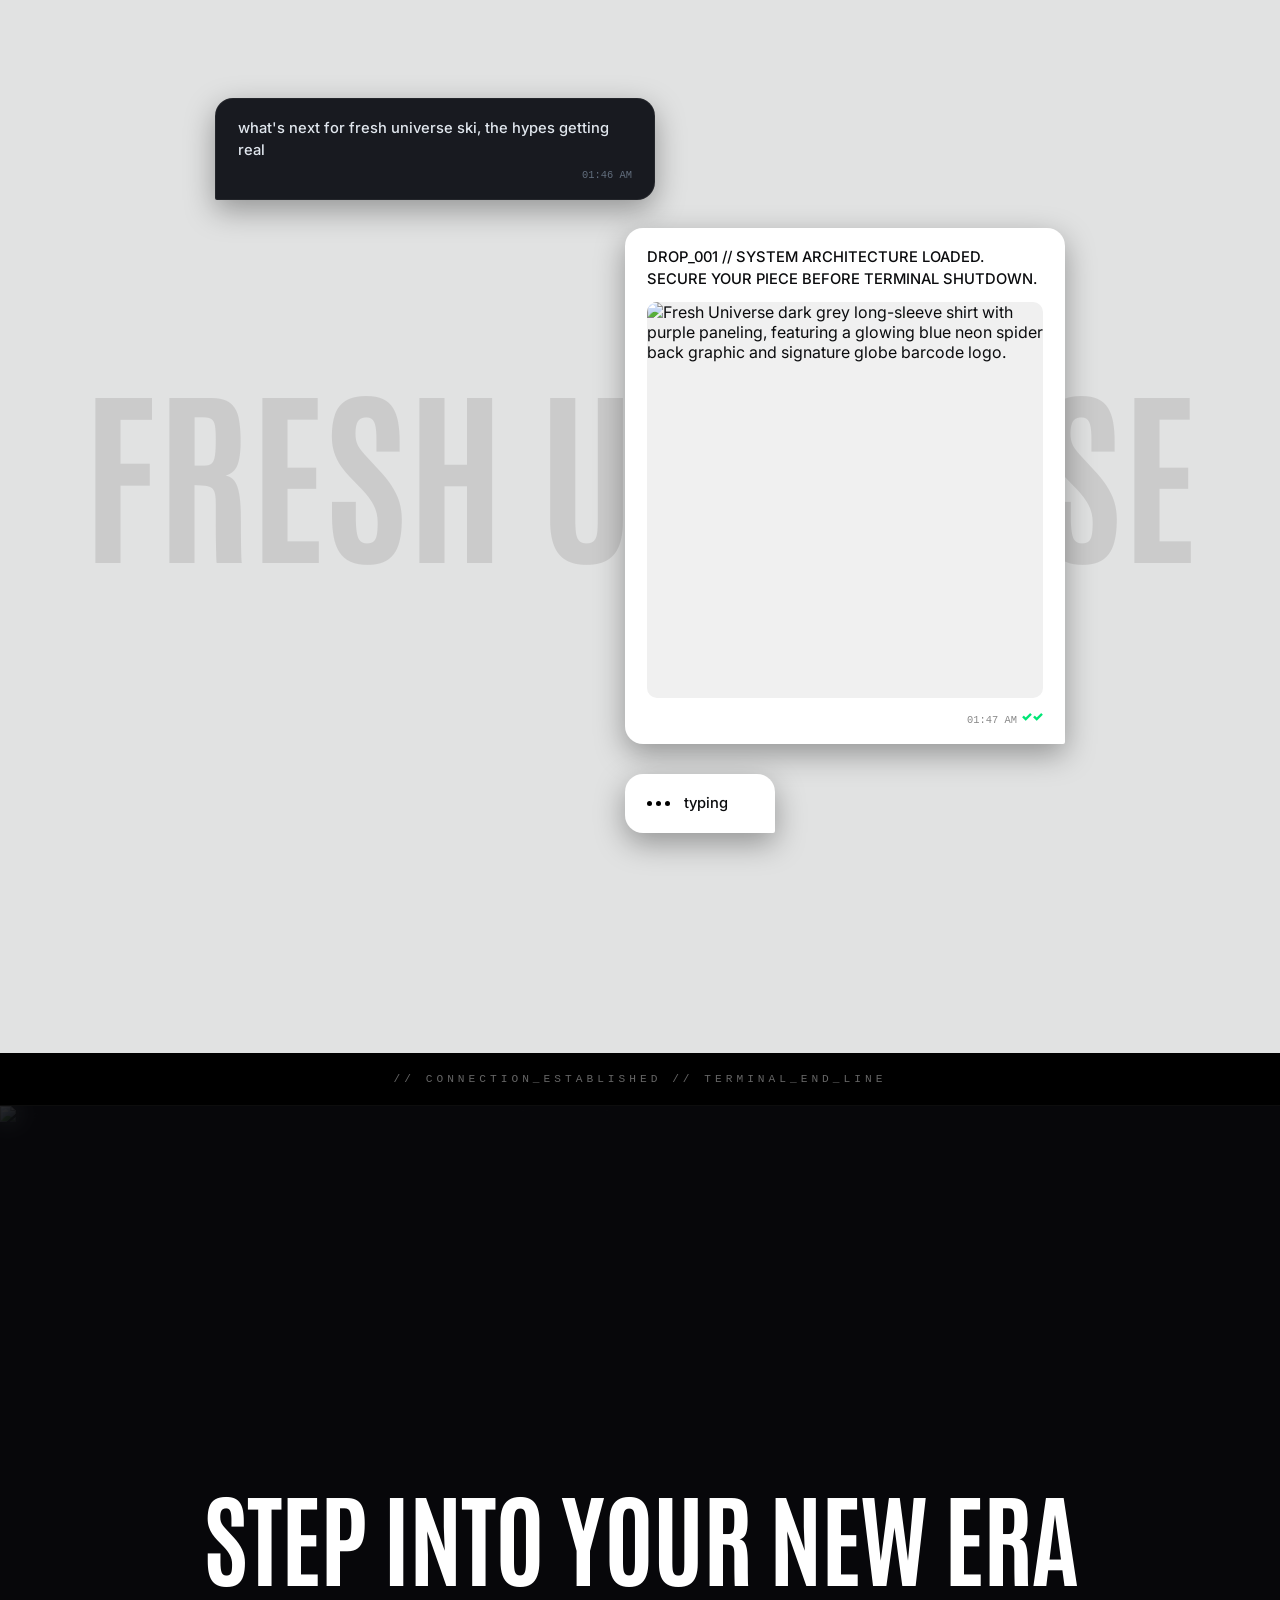
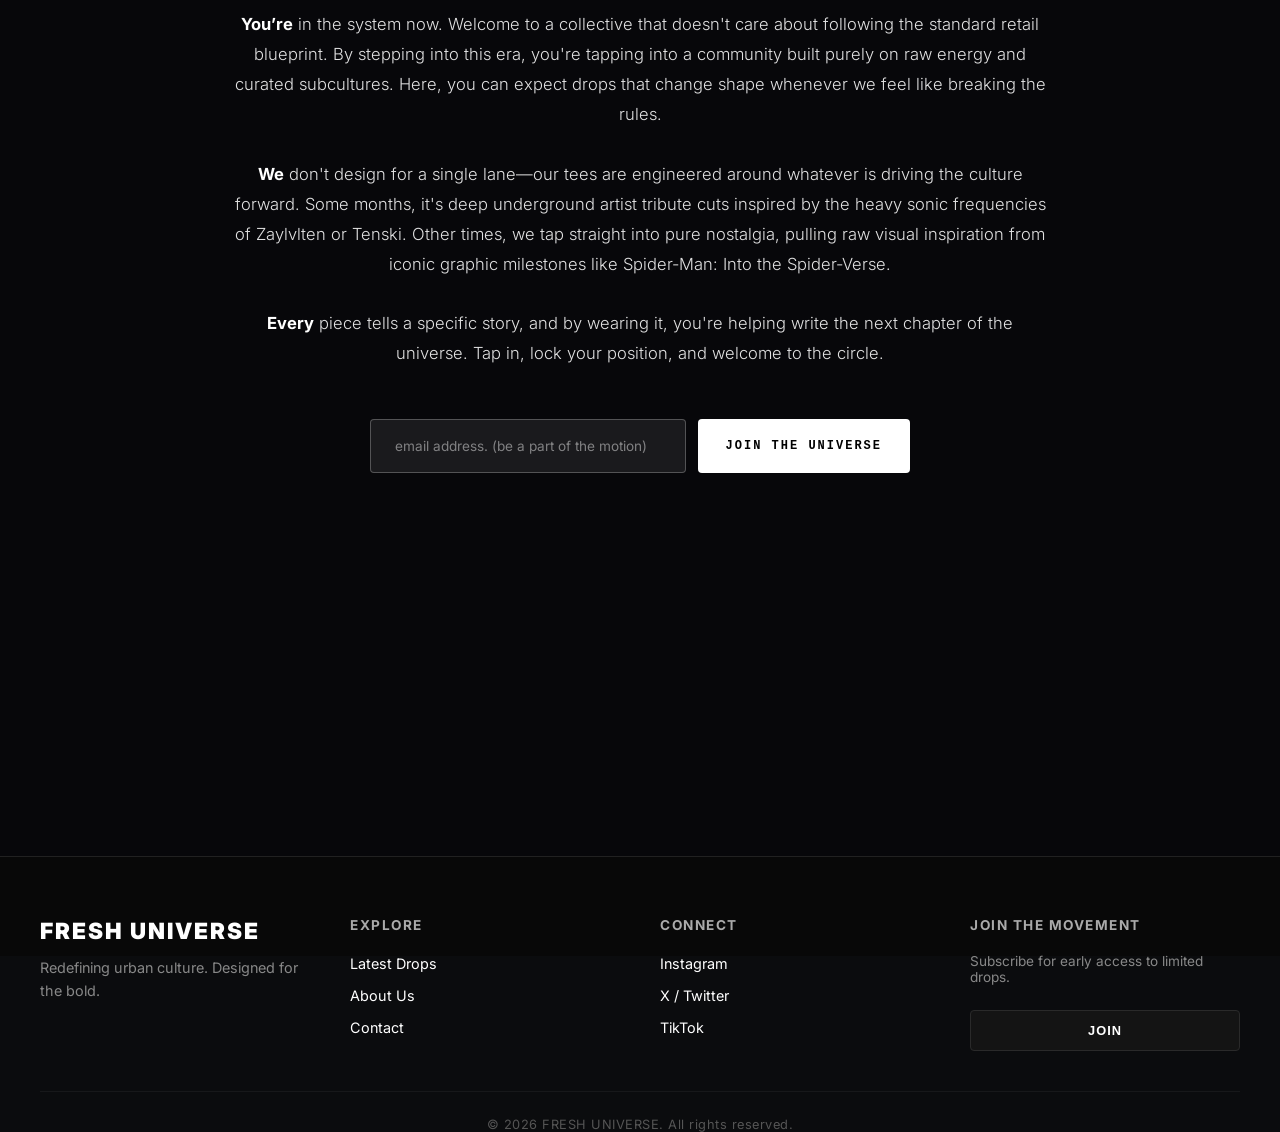
==== commit 67afa76e: "revoked resend key" ====
--- a/public/index.html
+++ b/public/index.html
@@ -234,9 +234,9 @@
     <div class="footer-socials">
       <h4>CONNECT</h4>
       <ul>
-        <li><a href="#">Instagram</a></li>
-        <li><a href="#">X / Twitter</a></li>
-        <li><a href="#">TikTok</a></li>
+        <li><a target="_blank" href="https://www.instagram.com/fresh.uni.verse?utm_source=qr&igsh=cGV3cHN3N3I2Mndu">Instagram</a></li>
+        <li><a target="_blank" href="https://x.com/freshuniverse1">X / Twitter</a></li>
+        <li><a target="_blank" href="https://www.tiktok.com/@swag.princess__?_r=1&_t=ZS-98bFFoB8Jkd">TikTok</a></li>
       </ul>
     </div>
 
--- a/public/css/index.css
+++ b/public/css/index.css
@@ -472,7 +472,7 @@
 }
 
 .catalogue-item-name {
-  font-family: 'Syncopate', sans-serif;
+  font-family: 'inter', sans-serif;
   font-size: 0.75rem;
   font-weight: 700;
   letter-spacing: 2px;
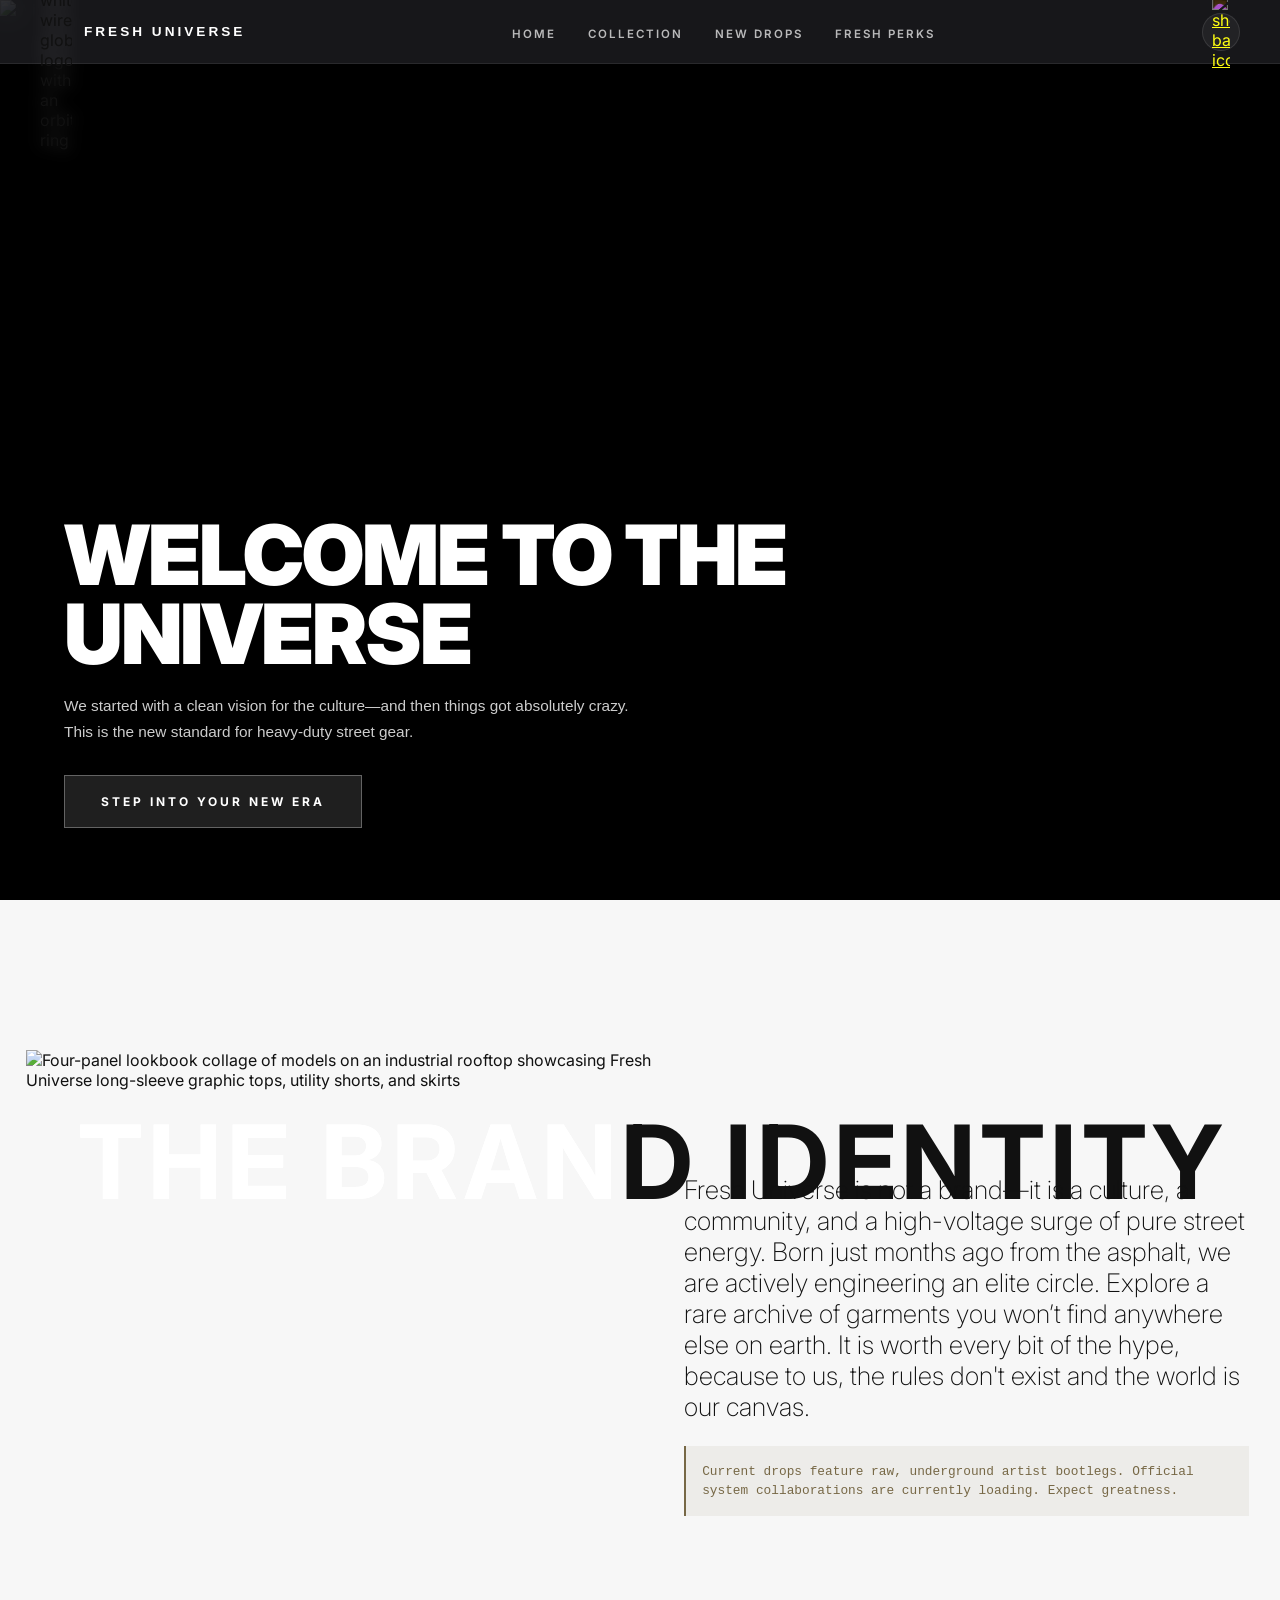
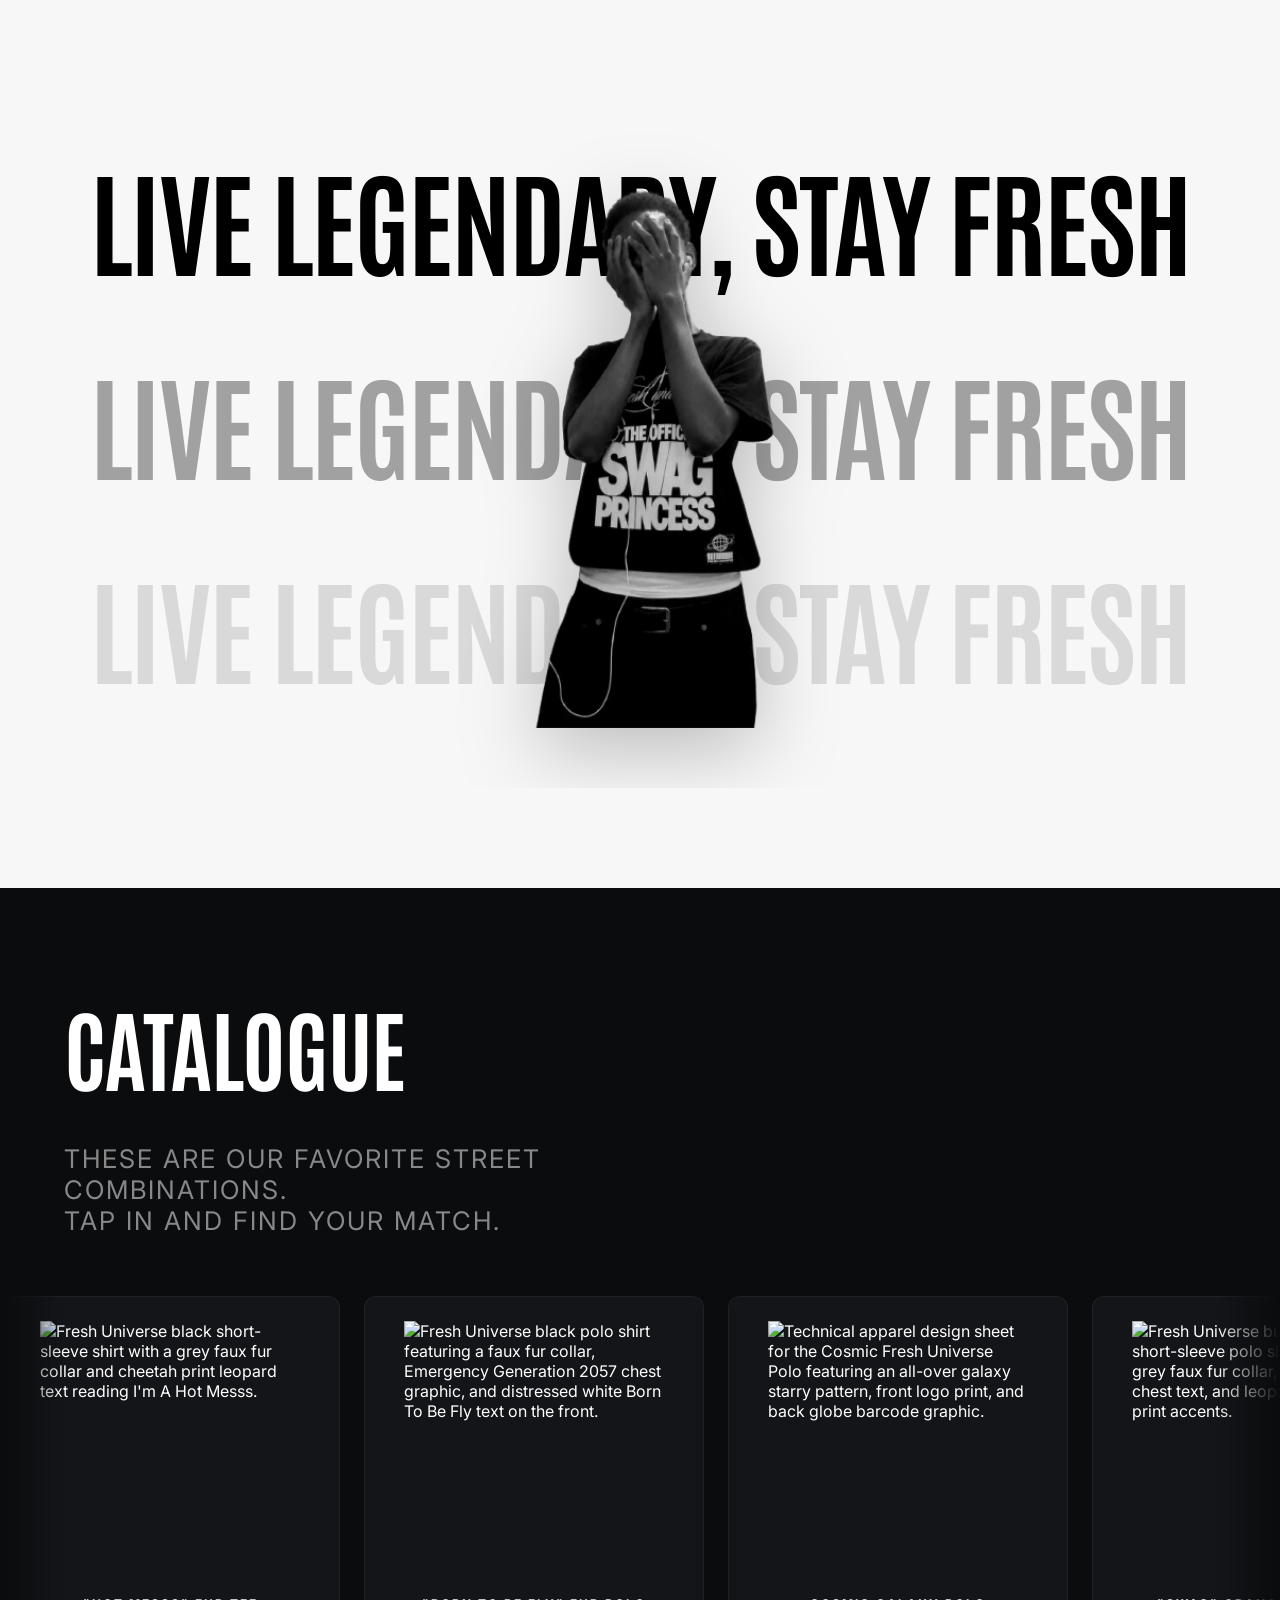
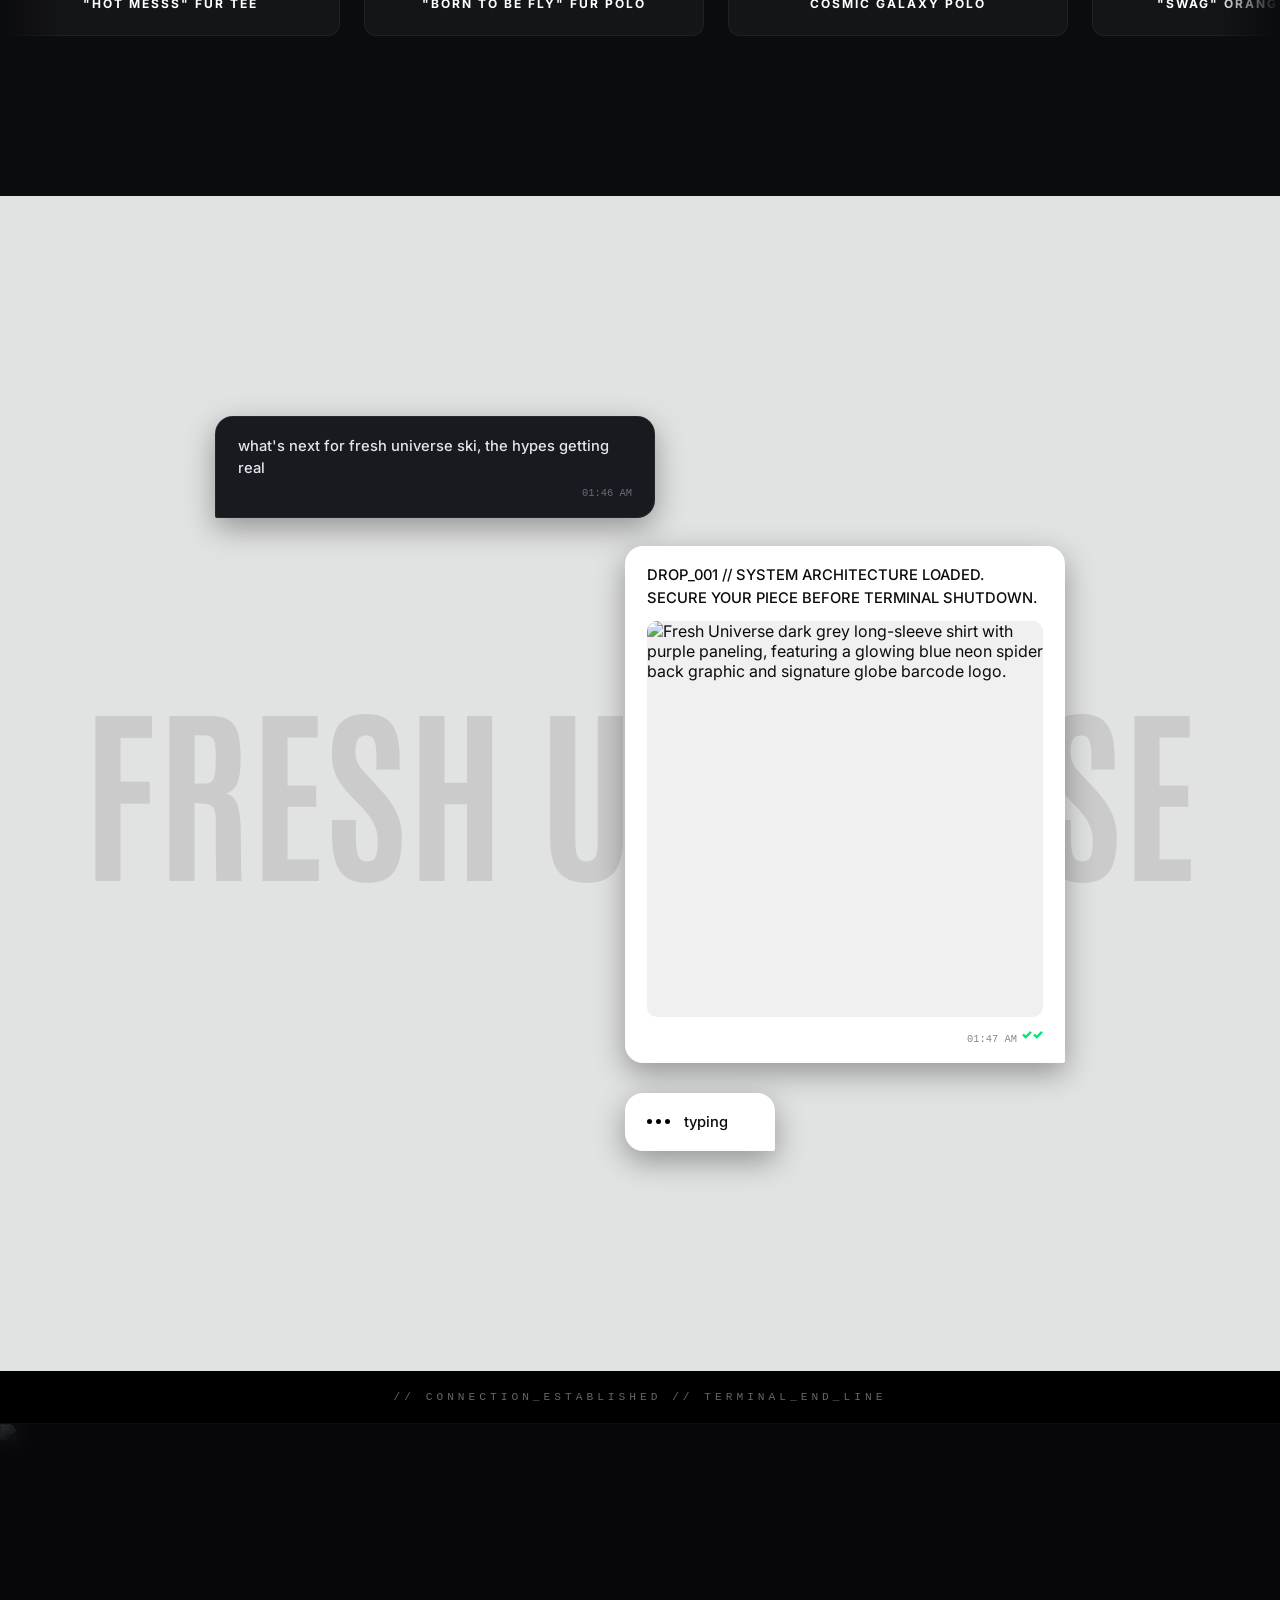
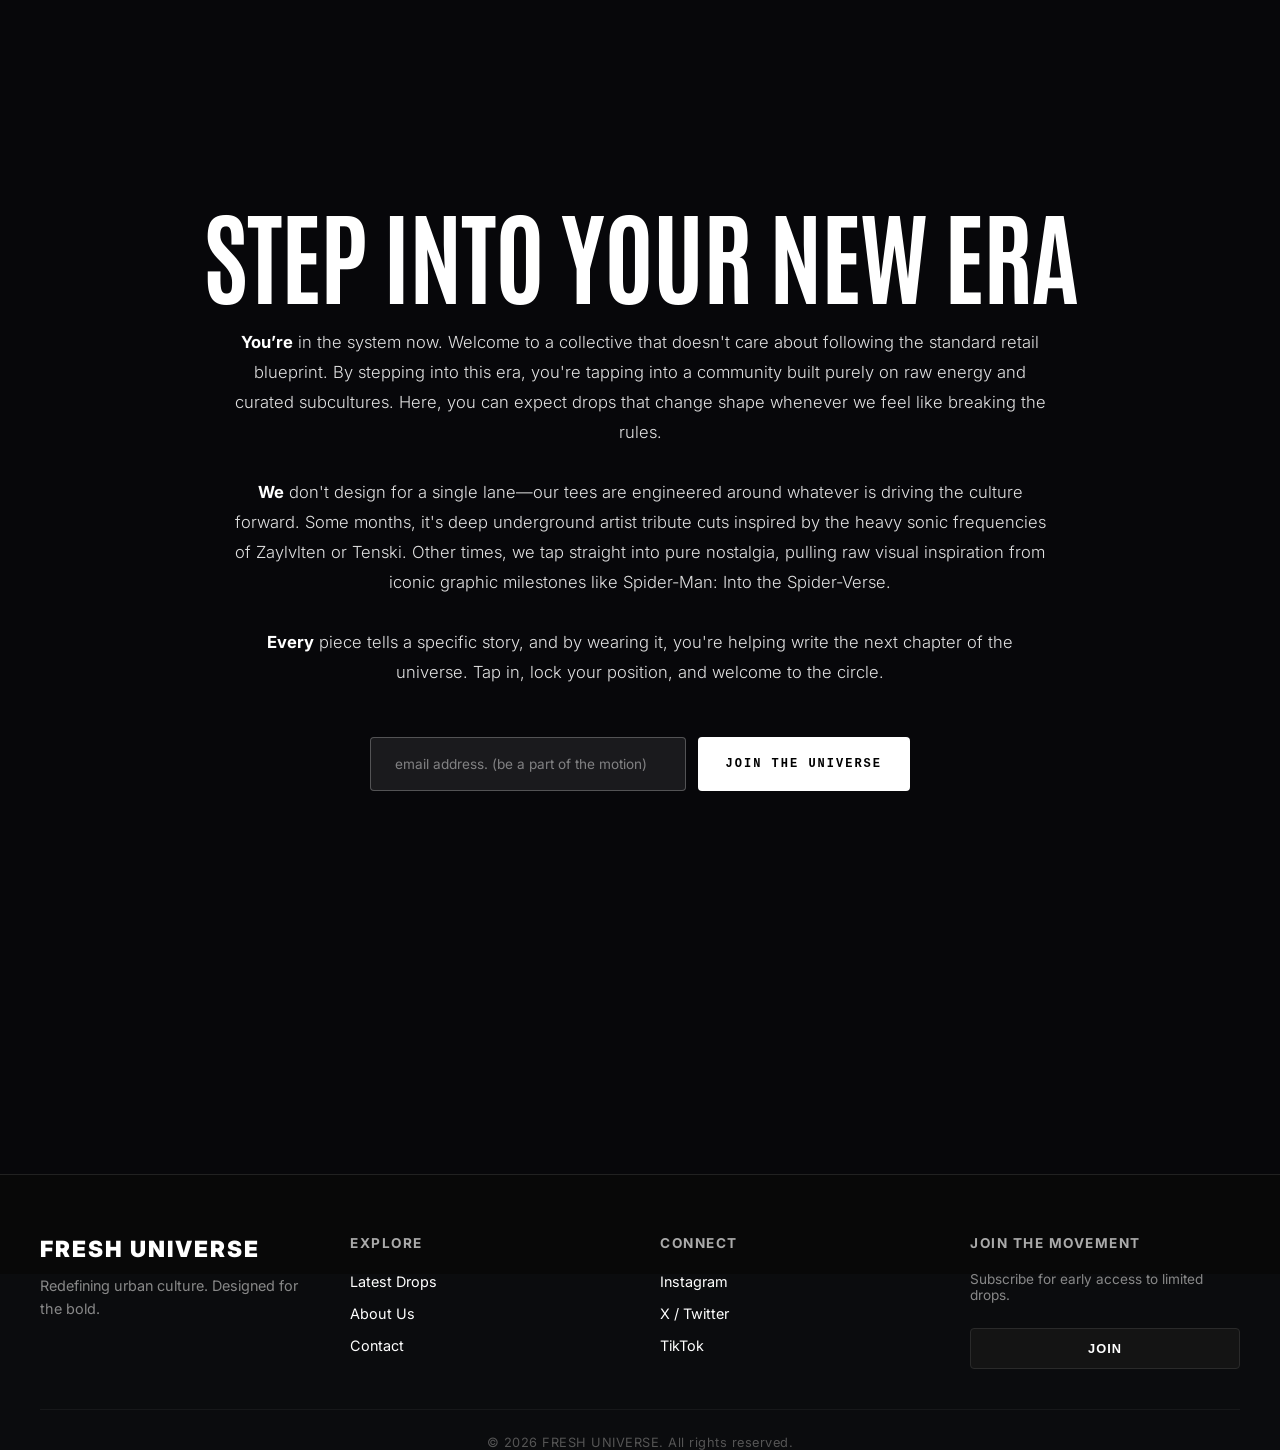
==== commit f386fc13: "edited code and replaced images" ====
--- a/public/index.html
+++ b/public/index.html
@@ -70,7 +70,7 @@
     <section class="section2">
         <h2  class="bold-txt">LIVE LEGENDARY, STAY FRESH</h2>
         <h2  class="bold-txt2" aria-hidden="true">LIVE LEGENDARY, STAY FRESH</h2>
-        <img class="mogshot-img" src="images/fresh-universe-streetwear-mugshot-sarafina.webp" alt="Model Sarafina Tsehaye posing with a police department mugshot board wearing a Fresh Universe black streetwear t-shirt and silver pendant chain">
+        <img class="mogshot-img" src="images/fresh-universe-swag-princess-black-graphic-tee.webp" alt="Model wearing the Fresh Universe black graphic tee featuring 'The Official Swag Princess' text on transparent background">
         <h2  class="bold-txt3" aria-hidden="true">LIVE LEGENDARY, STAY FRESH</h2>
     </section>
     <section class="section3">
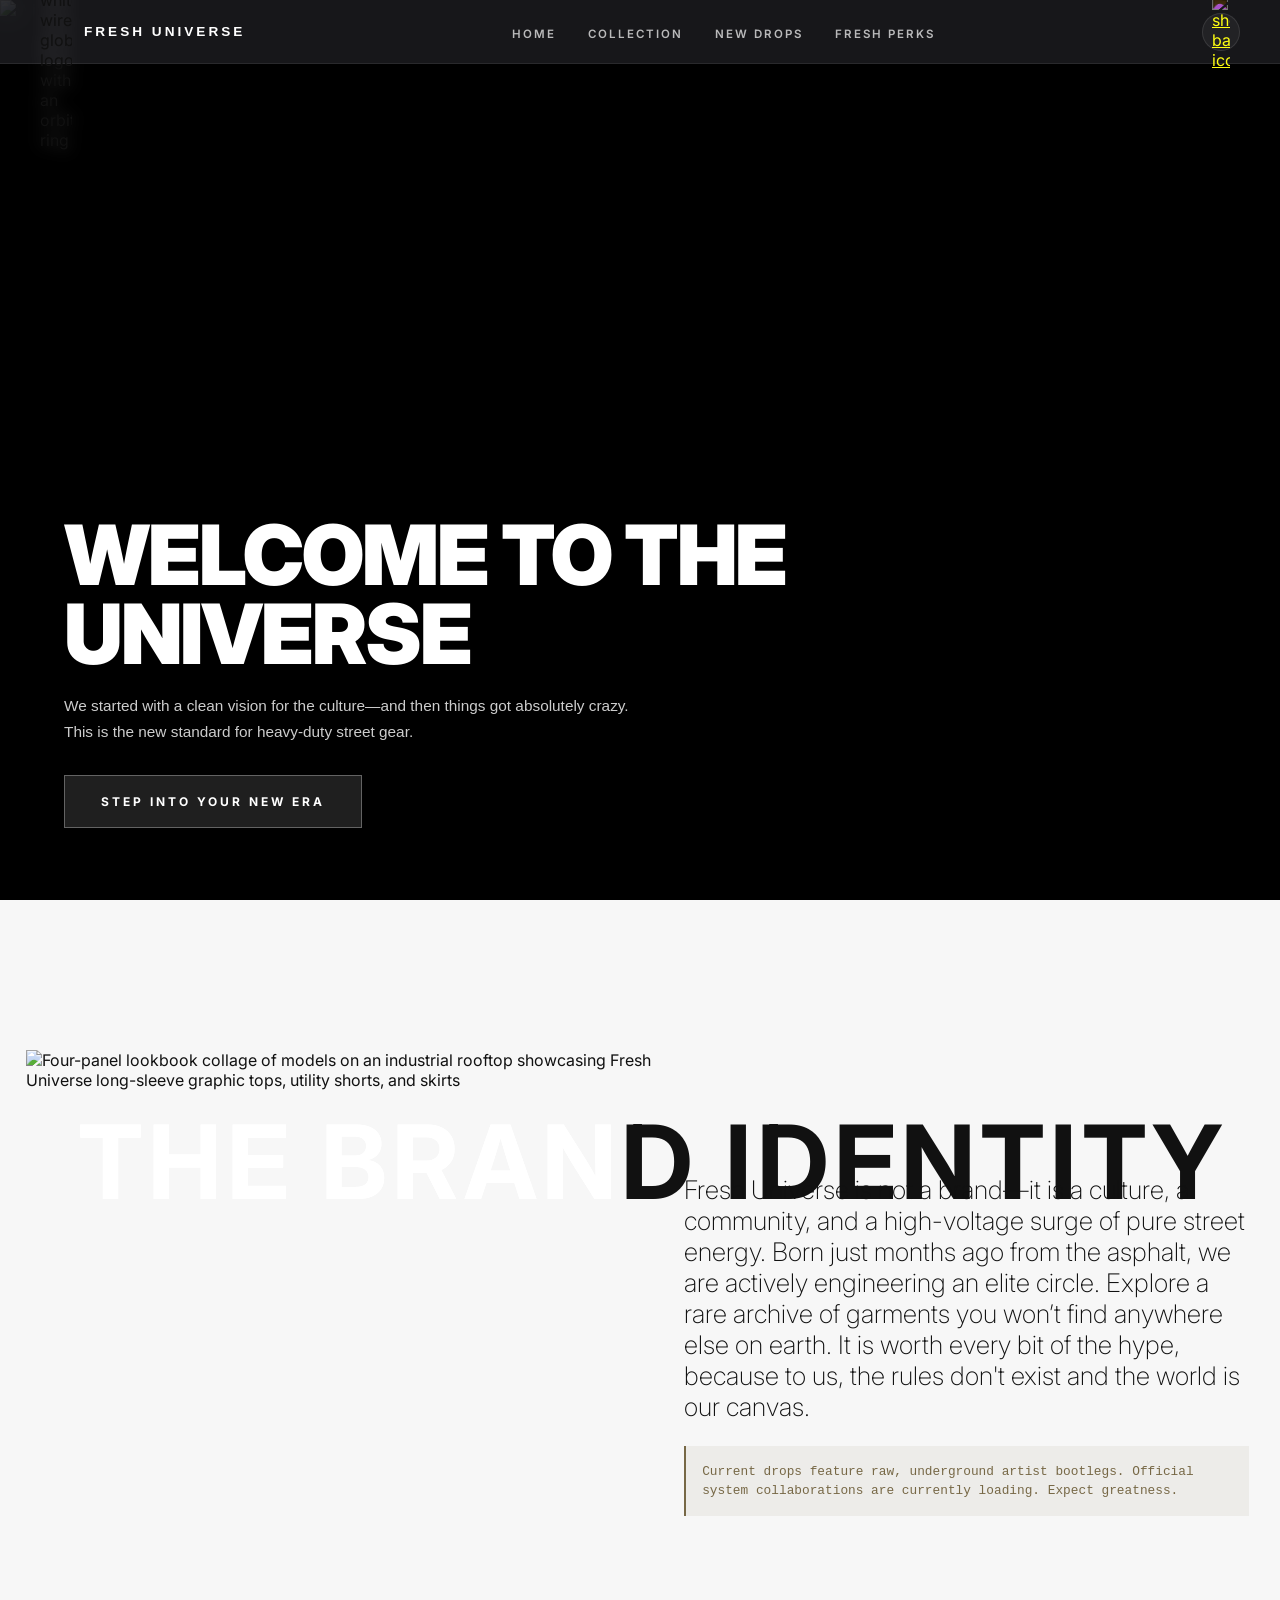
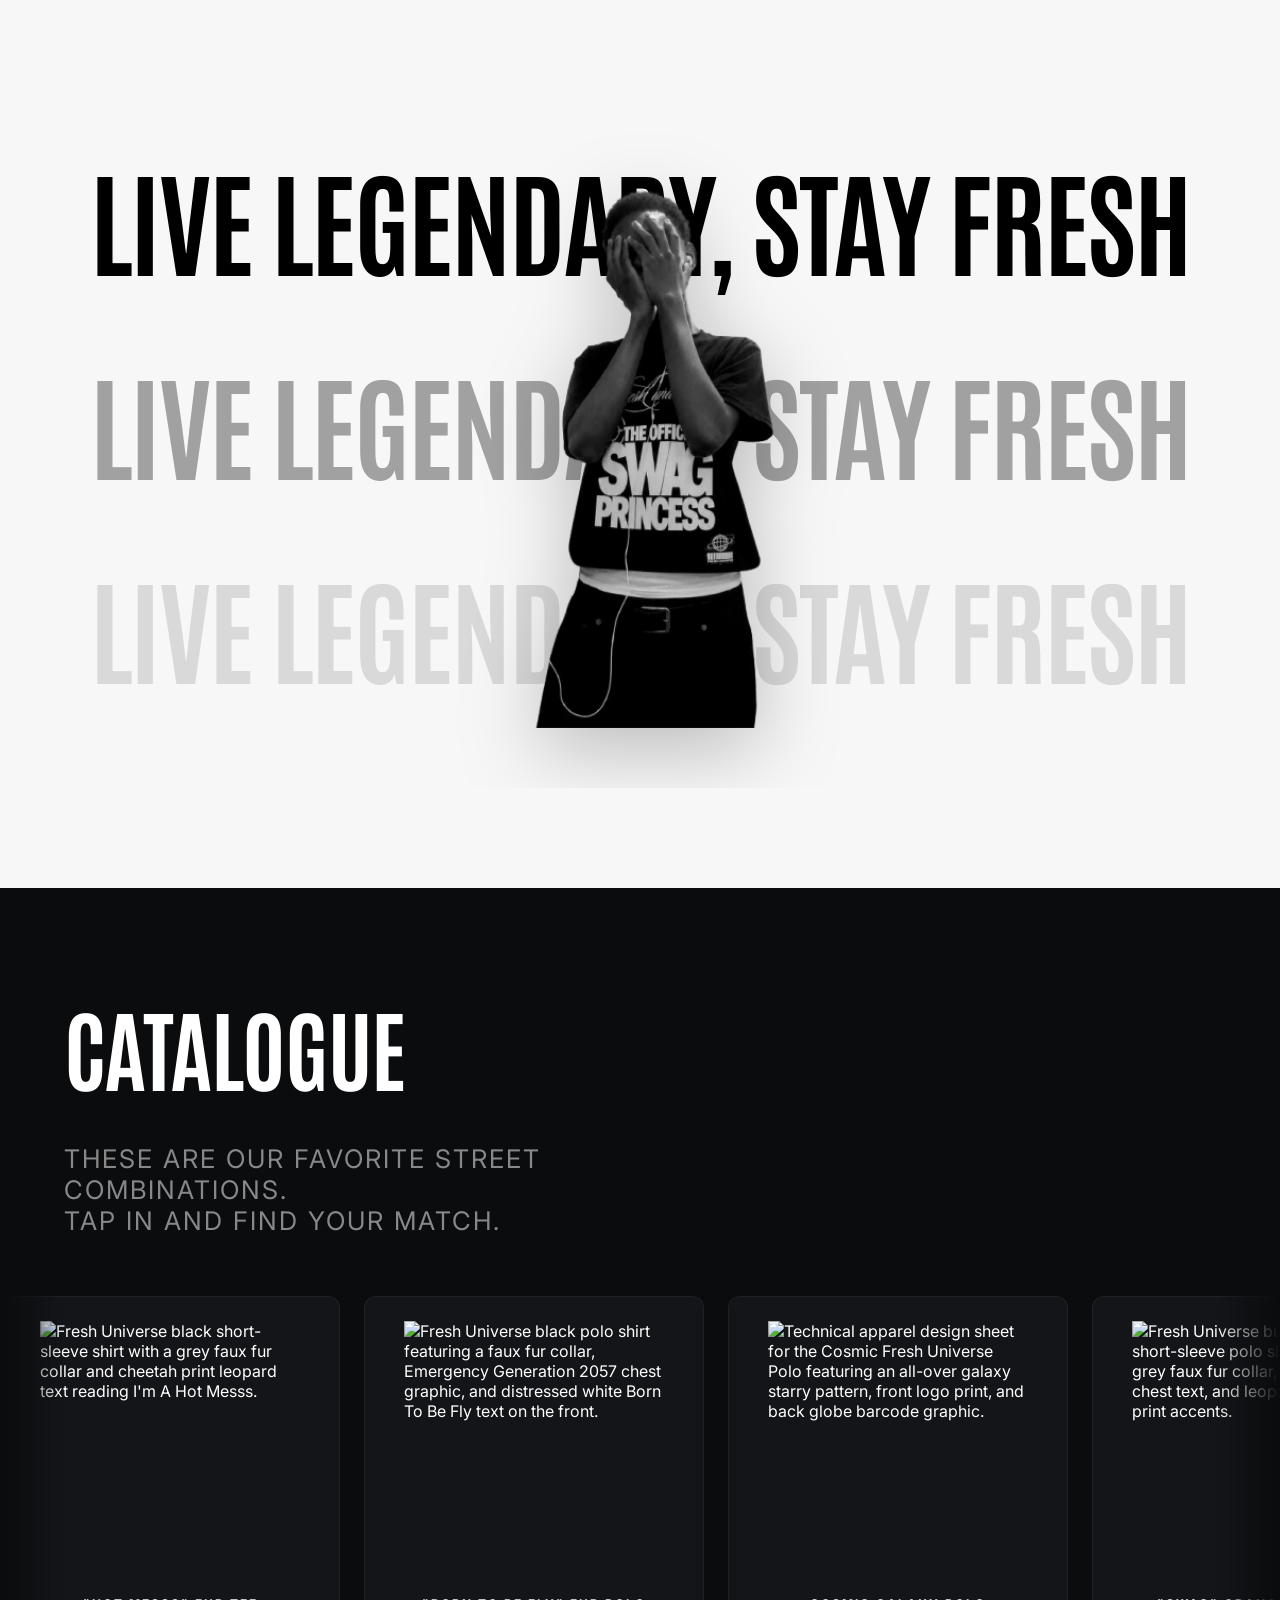
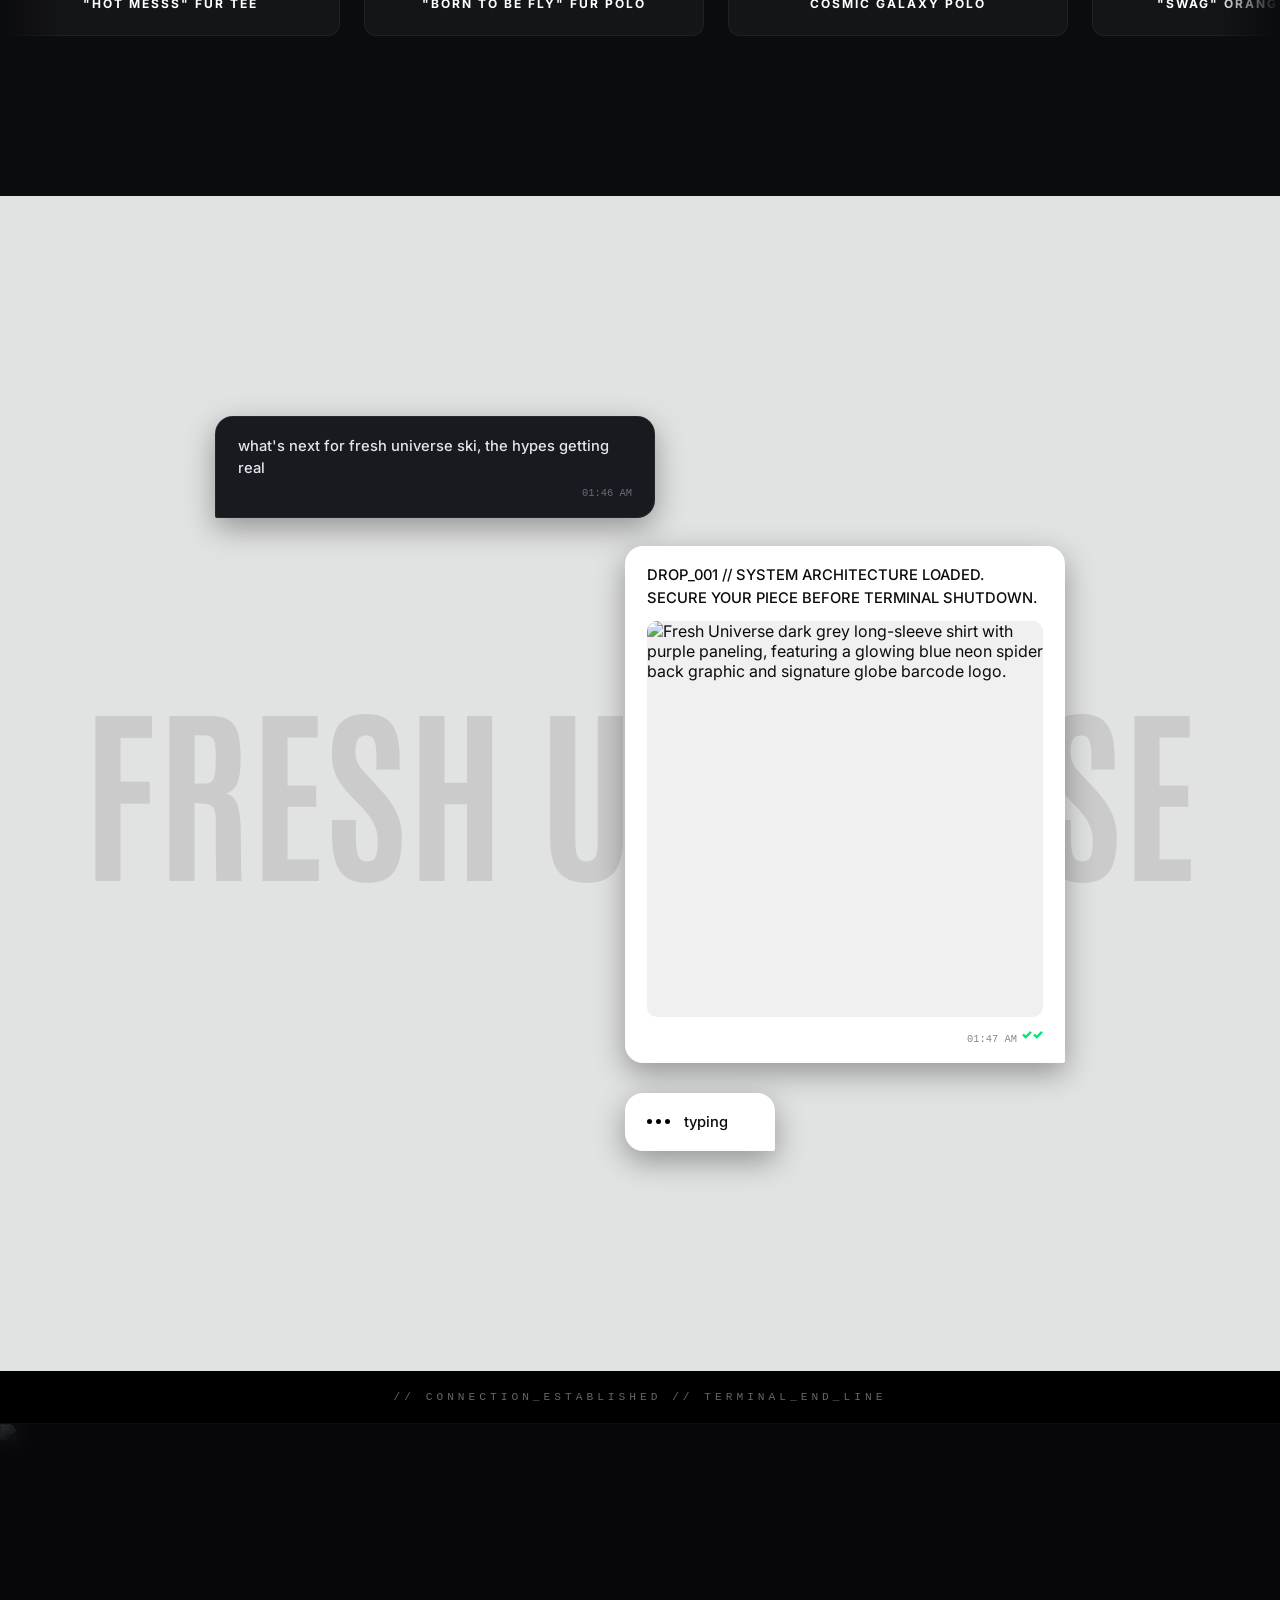
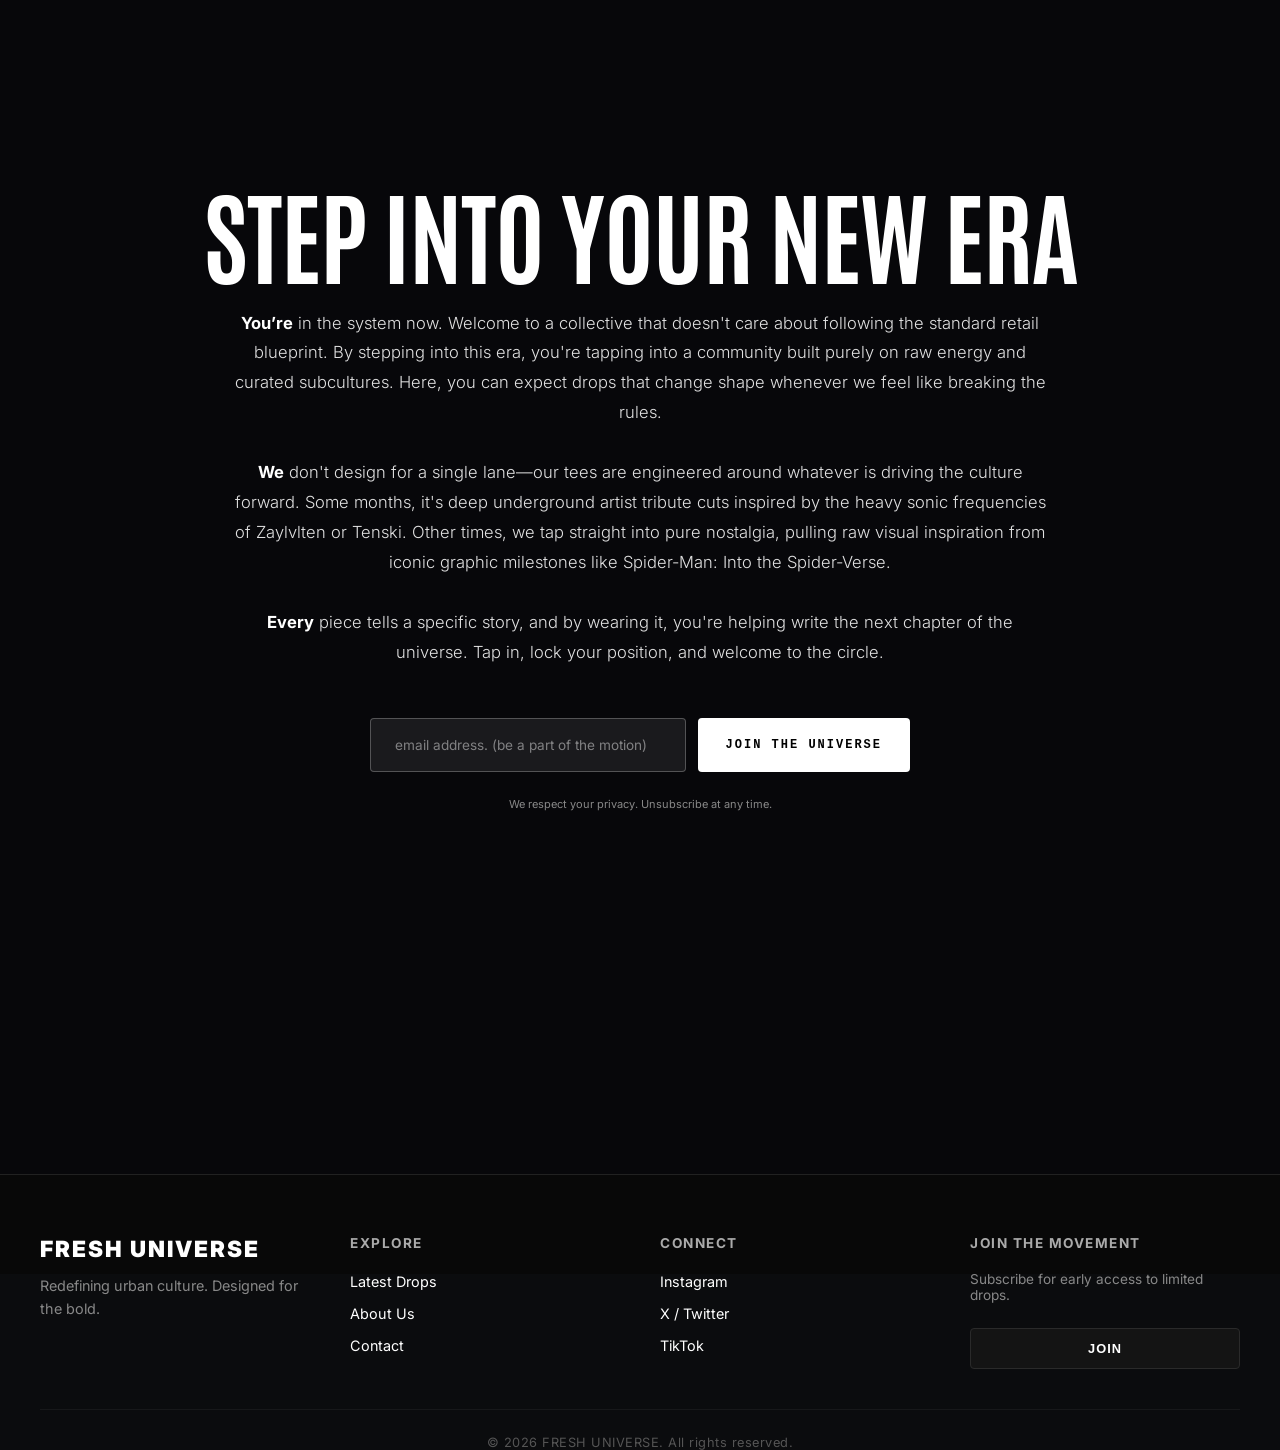
==== commit 4b1c1a1c: "edited code flagged as dangerous" ====
--- a/public/index.html
+++ b/public/index.html
@@ -11,6 +11,7 @@
 <link rel="preconnect" href="https://fonts.gstatic.com" crossorigin>
 <link href="https://fonts.googleapis.com/css2?family=Antonio:wght@100..700&family=Bebas+Neue&family=Inter:ital,opsz,wght@0,14..32,100..900;1,14..32,100..900&family=Syncopate:wght@400;700&display=swap" rel="stylesheet">
 
+
 <script type="application/ld+json">
 {
   "@context": "https://schema.org",
@@ -20,7 +21,7 @@
   "logo": "https://freshuniverseworld.xyz/images/fresh-universe-globe-logo.webp",
   "description": "Exclusive underground streetwear brand offering graphic tees, heavy street sets, and high-density apparel.",
   "sameAs": [
-    "https://www.tiktok.com/freshuniverse"
+    "https://www.tiktok.com/@swag.princess__?_r=1&_t=ZS-98bFFoB8Jkd"
   ]
 }
 </script>
@@ -40,7 +41,7 @@
             <li><a href="perks" class="navigation-href">FRESH PERKS</a></li>
         </ul>
     </nav>
-    <a href="http://freshuniverseworld.myshopify.com/" target="_blank" class="shopify-link"><img class="shopify-link-img" src="images/shopping_bag_icon.webp" class="" alt="shopping bag icon"></a>
+    <a href="https://freshuniverseworld.myshopify.com/" target="_blank" class="shopify-link"><img class="shopify-link-img" src="images/shopping_bag_icon.webp" class="" alt="shopping bag icon"></a>
 </div>
 </header>
 <div class="main-body">
@@ -205,7 +206,11 @@
 <form id='save-email' class="newsletter-stacked-box">
   <input id="email" required type="email" placeholder="email address. (be a part of the motion)">
   <button type="submit" id="save" class="">JOIN THE UNIVERSE</button>
+
 </form>
+  <p style="font-size: 11px; color: #888; margin-top: 25px;">
+    We respect your privacy. Unsubscribe at any time.
+  </p>
                 </div>
     </section>
 </main>
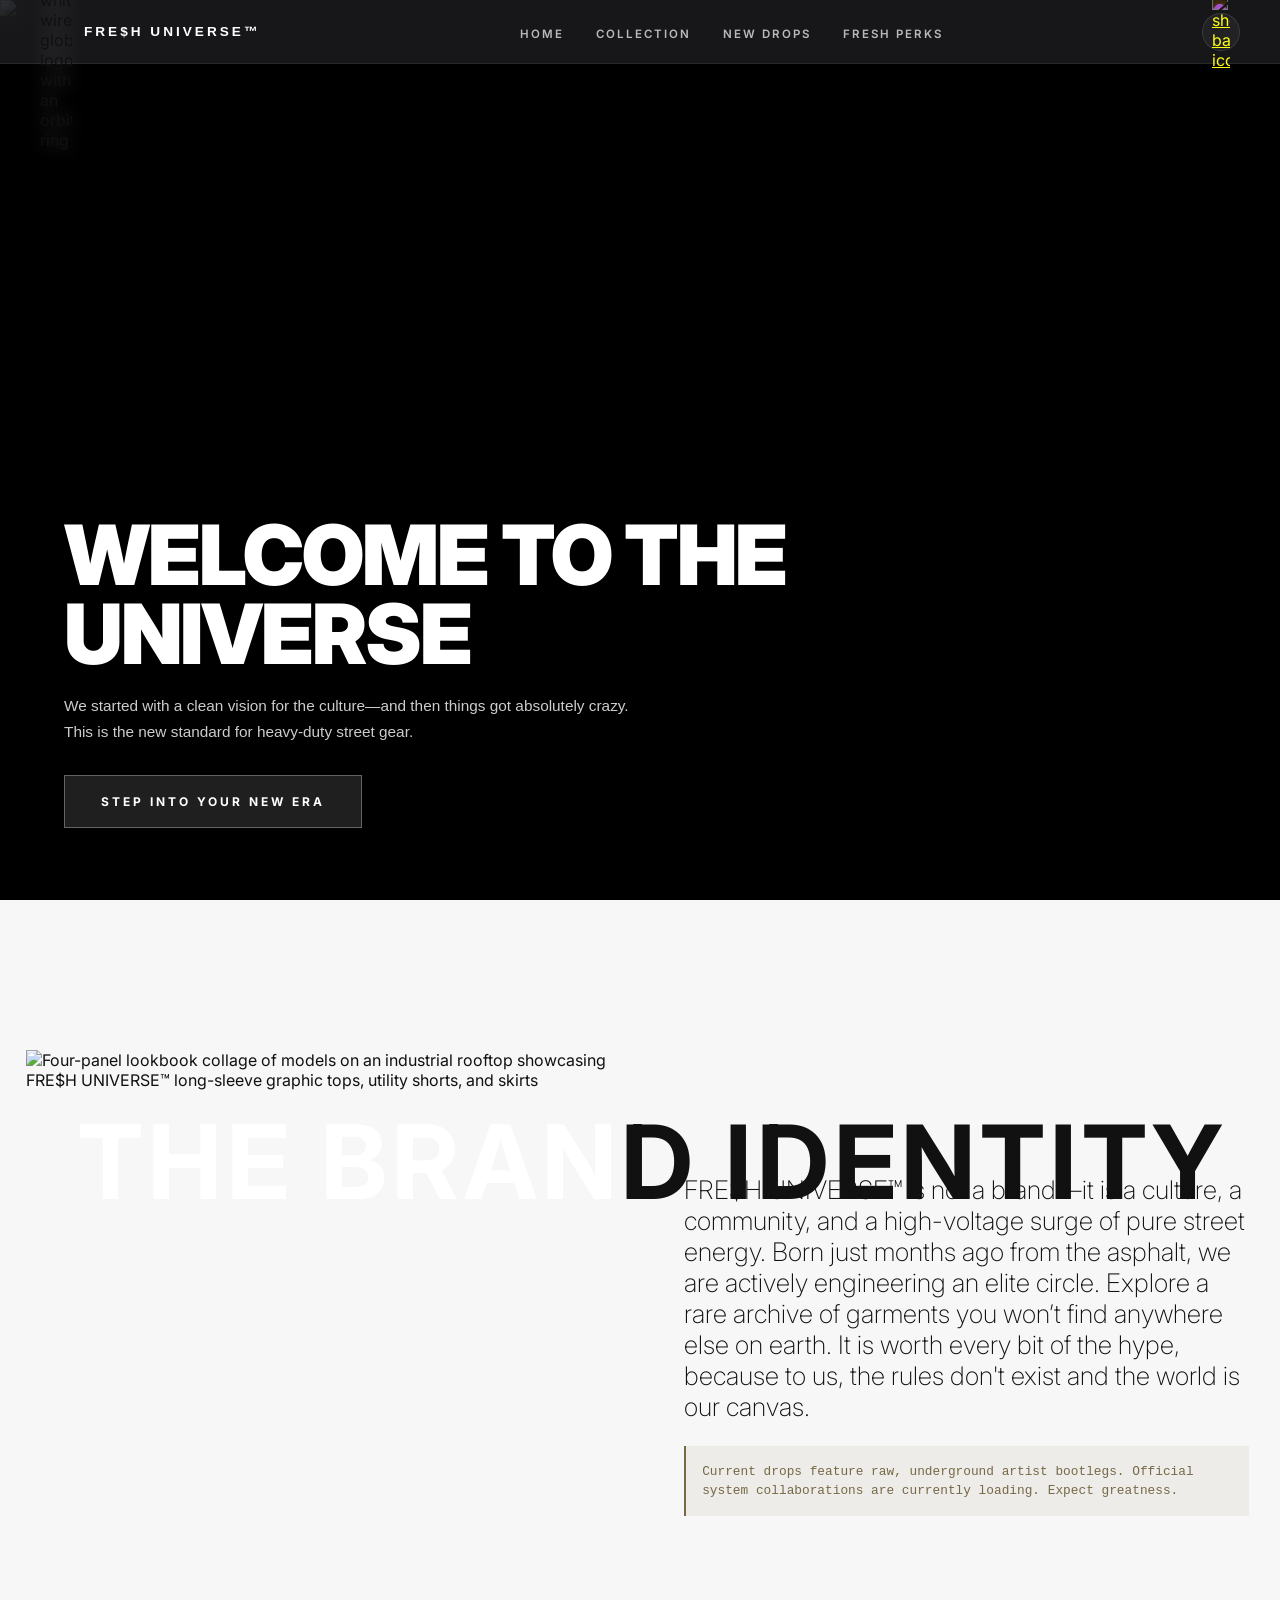
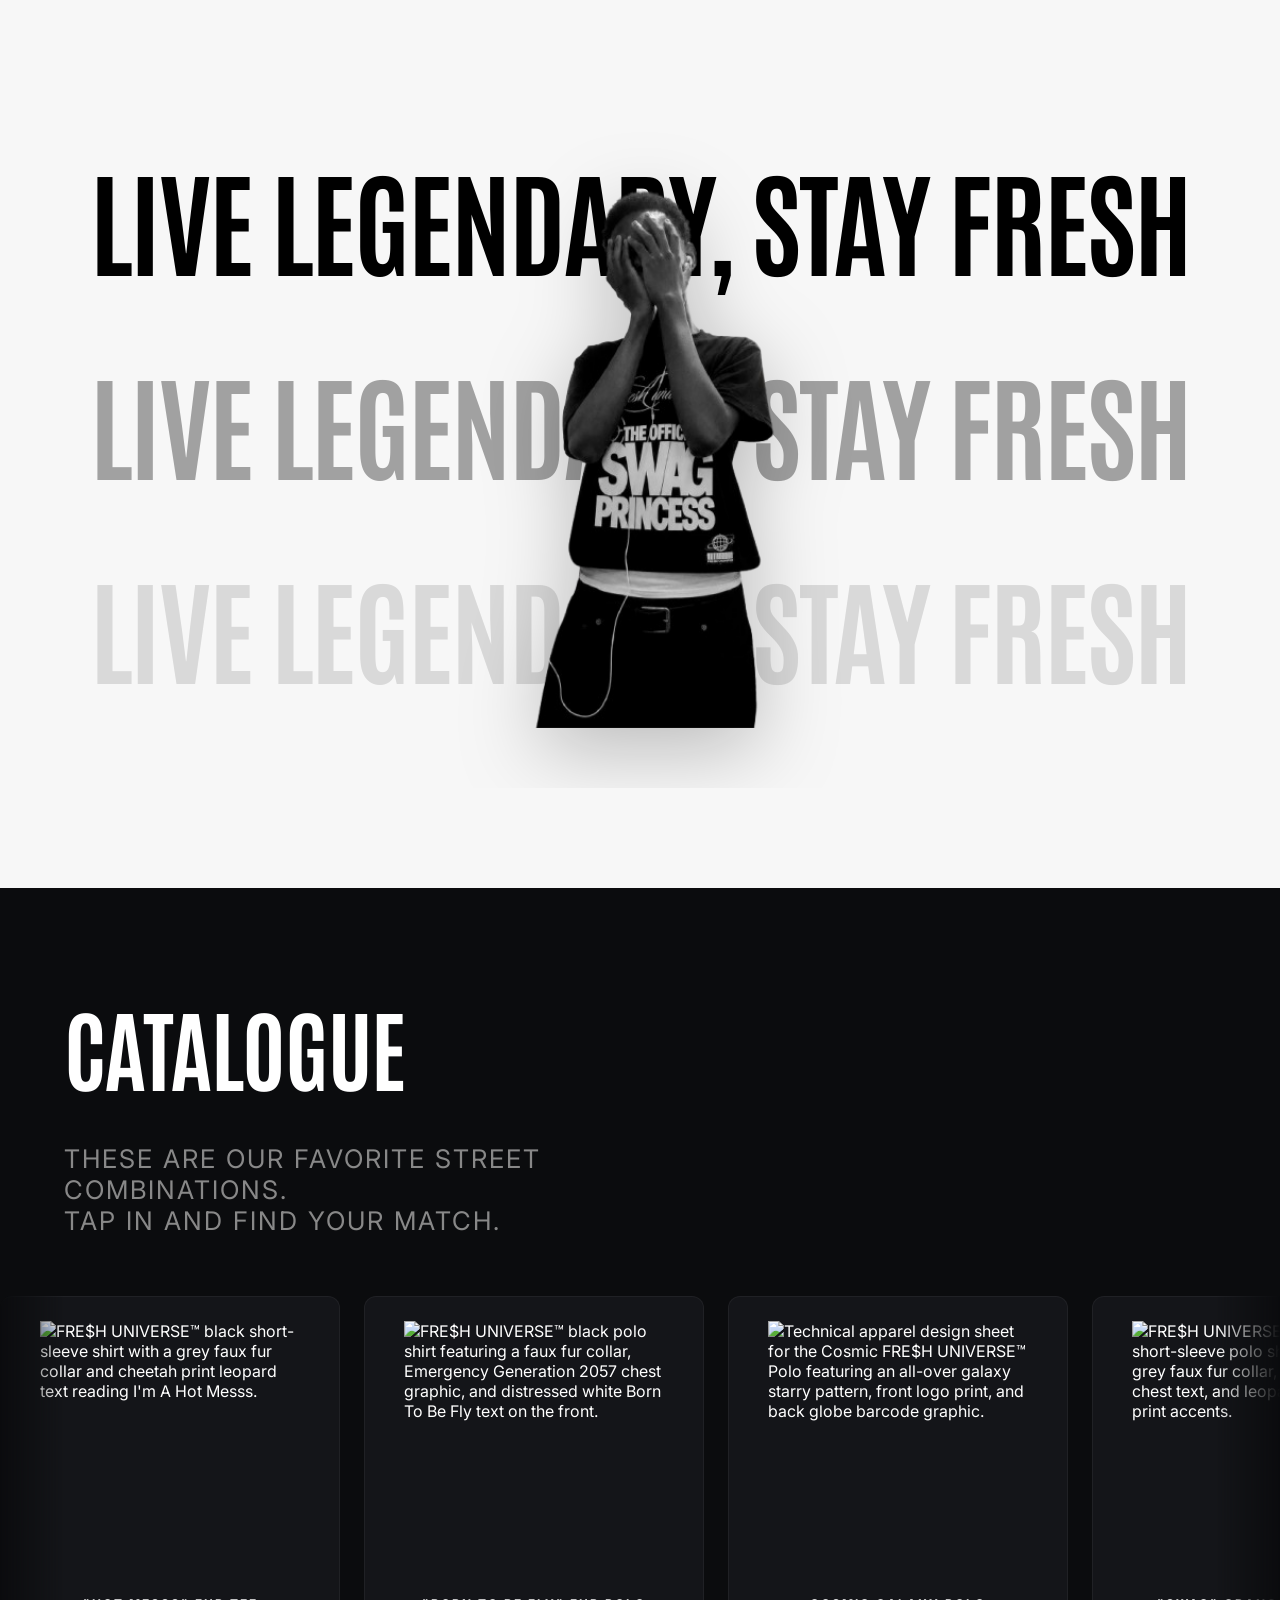
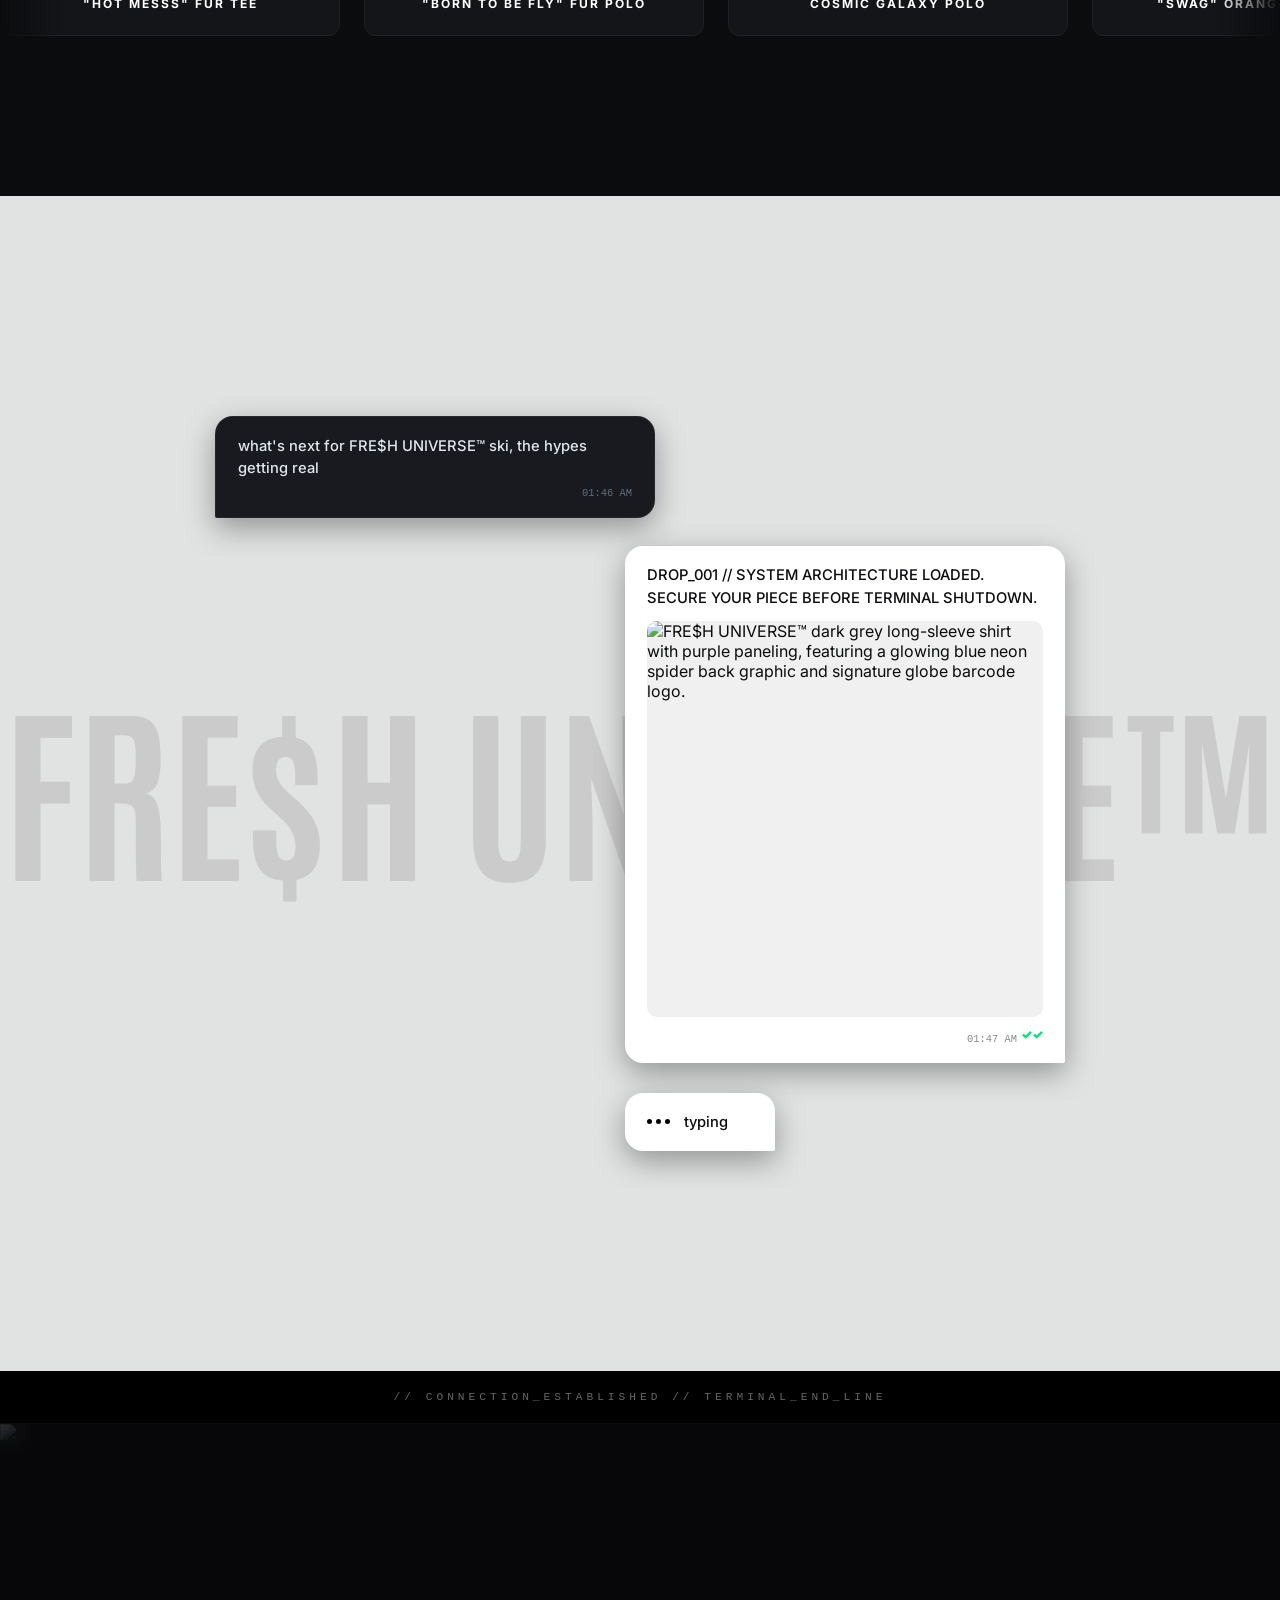
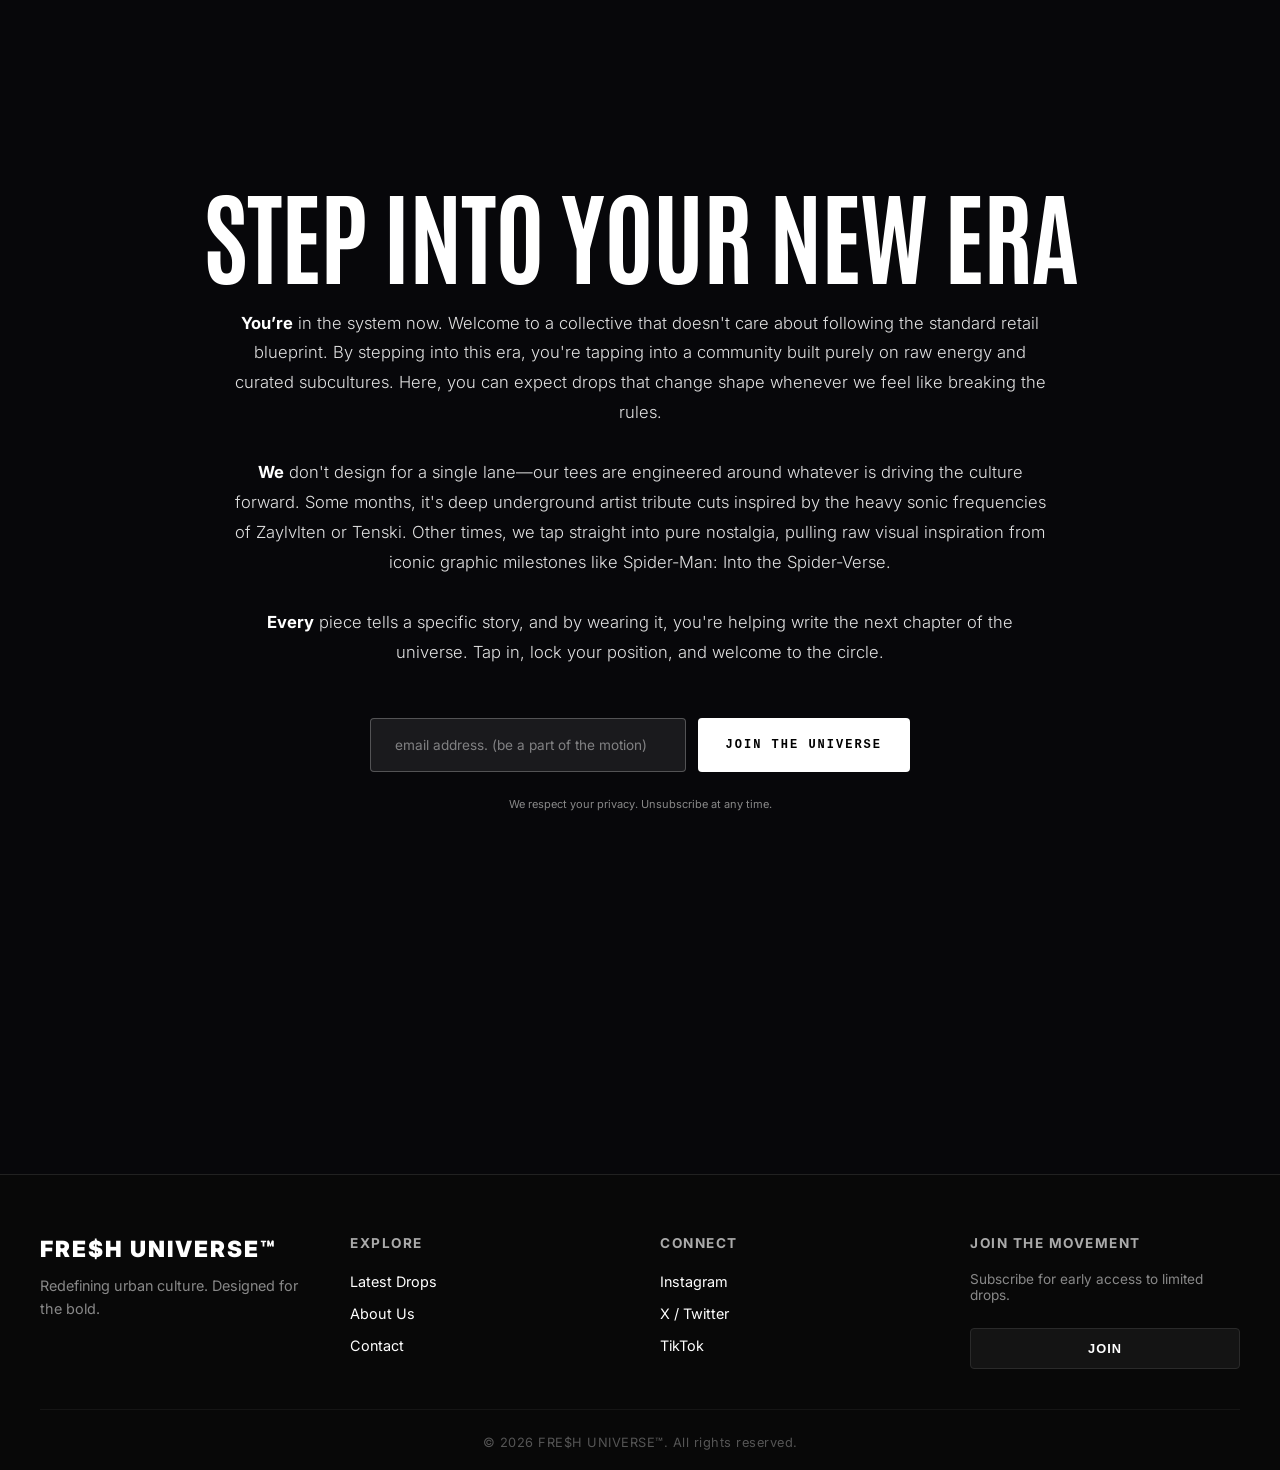
==== commit 9f429311: "changed brand txt to fre$h" ====
--- a/public/index.html
+++ b/public/index.html
@@ -3,8 +3,8 @@
 <head>
     <meta charset="UTF-8">
     <meta name="viewport" content="width=device-width, initial-scale=1.0">
-    <meta name="description" content="Fresh Universe is a unquie clothing brand for street wears, and underground street gear">
-    <title>Fresh universe: Exclusive streetwears</title>
+    <meta name="description" content="FRE$H UNIVERSE™ is a unquie clothing brand for street wears, and underground street gear">
+    <title>FRE$H UNIVERSE™: Exclusive streetwears</title>
     <link rel="stylesheet" href="css/index.css">
     <link rel="icon" href="images/fresh-universe-globe-logo.webp">
 <link rel="preconnect" href="https://fonts.googleapis.com">
@@ -16,9 +16,9 @@
 {
   "@context": "https://schema.org",
   "@type": "ClothingStore",
-  "name": "Fresh Universe",
+  "name": "FRE$H UNIVERSE™",
   "url": "https://freshuniverseworld.xyz/",
-  "logo": "https://freshuniverseworld.xyz/images/fresh-universe-globe-logo.webp",
+  "logo": "https://freshuniverseworld.xyz/images/fresh-universe-globe-logo1.webp",
   "description": "Exclusive underground streetwear brand offering graphic tees, heavy street sets, and high-density apparel.",
   "sameAs": [
     "https://www.tiktok.com/@swag.princess__?_r=1&_t=ZS-98bFFoB8Jkd"
@@ -30,8 +30,8 @@
 <body>
 <header>
 <div class="navigation-bar">
-    <div class="logo-box"><img src="images/fresh-universe-globe-logo.webp" class="fresh-logo" alt="Fresh Universe minimalist white wireframe globe logo with an orbital ring">
-    <p class="brand-txt">Fresh universe</p>
+    <div class="logo-box"><img src="images/fresh-universe-globe-logo.webp" class="fresh-logo" alt="FRE$H UNIVERSE™ minimalist white wireframe globe logo with an orbital ring">
+    <p class="brand-txt">FRE$H UNIVERSE™</p>
     </div>
     <nav class="nav">
         <ul class="navigation-href-list">
@@ -49,7 +49,7 @@
     <section class="hero-section">
         <picture class="hero-section-picture-tag">
             <source media="(max-width: 500px)" srcset="images/fresh-universe-cosmic-lookbook-mobile.webp">
-         <img src="images/fresh-universe-cosmic-lookbook-hero.webp" class="hero-section-img" alt="Wide studio lookbook shot showcasing the front and back of Fresh Universe graphic cosmic tees and baggy jeans detailed with planet and galaxy prints">   
+         <img src="images/fresh-universe-cosmic-lookbook-hero.webp" class="hero-section-img" alt="Wide studio lookbook shot showcasing the front and back of FRE$H UNIVERSE™ graphic cosmic tees and baggy jeans detailed with planet and galaxy prints">   
         </picture>
         <div class="hero-typography">
             <h1 class="hero-caption">WELCOME TO THE UNIVERSE</h1>
@@ -61,9 +61,9 @@
     <section id="section1" class="section1">
         
         <h2 class="what-is-header"><SPan class="special">THE BRAN</SPan>D IDENTITY </h2>
-         <img class="colleage-img" src="images/fresh-universe-underground-streetwear-collage.webp" alt="Four-panel lookbook collage of models on an industrial rooftop showcasing Fresh Universe long-sleeve graphic tops, utility shorts, and skirts">
+         <img class="colleage-img" src="images/fresh-universe-underground-streetwear-collage.webp" alt="Four-panel lookbook collage of models on an industrial rooftop showcasing FRE$H UNIVERSE™ long-sleeve graphic tops, utility shorts, and skirts">
         <h2 class="what-is-header" aria-hidden="true"><SPan class="special">THE BRAN</SPan><span class="blur">D IDENTITY </span></h2>
-        <p class="what-is-txt">Fresh Universe is not a brand—it is a culture, a community, and a high-voltage surge of pure street energy. Born just months ago from the asphalt, we are actively engineering an elite circle.
+        <p class="what-is-txt">FRE$H UNIVERSE™ is not a brand—it is a culture, a community, and a high-voltage surge of pure street energy. Born just months ago from the asphalt, we are actively engineering an elite circle.
         Explore a rare archive of garments you won’t find anywhere else on earth. It is worth every bit of the hype, because to us, the rules don't exist and the world is our canvas.
         <SMall>Current drops feature raw, underground artist bootlegs. Official system collaborations are currently loading. Expect greatness.</SMall></p>
   
@@ -71,7 +71,7 @@
     <section class="section2">
         <h2  class="bold-txt">LIVE LEGENDARY, STAY FRESH</h2>
         <h2  class="bold-txt2" aria-hidden="true">LIVE LEGENDARY, STAY FRESH</h2>
-        <img class="mogshot-img" src="images/fresh-universe-swag-princess-black-graphic-tee.webp" alt="Model wearing the Fresh Universe black graphic tee featuring 'The Official Swag Princess' text on transparent background">
+        <img class="mogshot-img" src="images/fresh-universe-swag-princess-black-graphic-tee.webp" alt="Model wearing the FRE$H UNIVERSE™ black graphic tee featuring 'The Official Swag Princess' text on transparent background">
         <h2  class="bold-txt3" aria-hidden="true">LIVE LEGENDARY, STAY FRESH</h2>
     </section>
     <section class="section3">
@@ -82,53 +82,53 @@
       <!-- SET 1 -->
       <div class="catalogue-item"><img
         loading="lazy" src="images/catalog/fresh-universe-black-fur-collar-im-a-hot-mess-shirt.webp" class="catalogue-item-img"
-        alt="Fresh Universe black short-sleeve shirt with a grey faux fur collar and cheetah print leopard text reading I'm A Hot Messs.">
+        alt="FRE$H UNIVERSE™ black short-sleeve shirt with a grey faux fur collar and cheetah print leopard text reading I'm A Hot Messs.">
         <p class="catalogue-item-name">"Hot Messs" Fur Tee</p></div>
       <div class="catalogue-item"><img
         loading="lazy" src="images/catalog/fresh-universe-black-fur-collar-polo-born-to-be-fly.webp" class="catalogue-item-img"
-         alt="Fresh Universe black polo shirt featuring a faux fur collar, Emergency Generation 2057 chest graphic, and distressed white Born To Be Fly text on the front.">
+         alt="FRE$H UNIVERSE™ black polo shirt featuring a faux fur collar, Emergency Generation 2057 chest graphic, and distressed white Born To Be Fly text on the front.">
          <p class="catalogue-item-name">"Born To Be Fly" Fur Polo</p></div>
       <div class="catalogue-item"><img
         loading="lazy" src="images/catalog/fresh-universe-cosmic-galaxy-pattern-polo-shirt-tech-pack.webp" class="catalogue-item-img" 
-         alt="Technical apparel design sheet for the Cosmic Fresh Universe Polo featuring an all-over galaxy starry pattern, front logo print, and back globe barcode graphic.">
+         alt="Technical apparel design sheet for the Cosmic FRE$H UNIVERSE™ Polo featuring an all-over galaxy starry pattern, front logo print, and back globe barcode graphic.">
          <p class="catalogue-item-name">Cosmic Galaxy Polo</p></div>
       <div class="catalogue-item"><img
         loading="lazy" src="images/catalog/fresh-universe-orange-fur-collar-swag-polo.webp" class="catalogue-item-img" 
-         alt="Fresh Universe burnt orange short-sleeve polo shirt with a fluffy grey faux fur collar, black SWAG chest text, and leopard print paw print accents.">
+         alt="FRE$H UNIVERSE™ burnt orange short-sleeve polo shirt with a fluffy grey faux fur collar, black SWAG chest text, and leopard print paw print accents.">
          <p class="catalogue-item-name">"SWAG" Orange Fur Polo</p></div>
       <div class="catalogue-item"><img
         loading="lazy" src="images/catalog/fresh-universe-tenski-save-me-acid-wash-streetwear-tee.webp" class="catalogue-item-img" 
-         alt="Fresh Universe acid wash dark grey oversized t-shirt featuring pink graffiti paint splatter, hooded figure illustration, and Tenski Save Me back text.">
+         alt="FRE$H UNIVERSE™ acid wash dark grey oversized t-shirt featuring pink graffiti paint splatter, hooded figure illustration, and Tenski Save Me back text.">
          <p class="catalogue-item-name">"Tenski Save Me" Acid Wash Tee</p></div>
       <div class="catalogue-item"><img
         loading="lazy" src="images/catalog/fresh-universe-white-crop-tee-gimme-dat-ting.webp" class="catalogue-item-img" 
-         alt="Fresh Universe fitted white crop top t-shirt featuring leopard print graphic text on the back reading Gimme Dat Ting.">
+         alt="FRE$H UNIVERSE™ fitted white crop top t-shirt featuring leopard print graphic text on the back reading Gimme Dat Ting.">
          <p class="catalogue-item-name">"Gimme Dat Ting" Crop Tee</p></div>
 
       <!-- SET 2 (DUPLICATED FOR SEAMLESS LOOP) -->
       <div class="catalogue-item"><img
         loading="lazy" src="images/catalog/fresh-universe-black-fur-collar-im-a-hot-mess-shirt.webp" class="catalogue-item-img"
-        alt="Fresh Universe black short-sleeve shirt with a grey faux fur collar and cheetah print leopard text reading I'm A Hot Messs.">
+        alt="FRE$H UNIVERSE™ black short-sleeve shirt with a grey faux fur collar and cheetah print leopard text reading I'm A Hot Messs.">
         <p class="catalogue-item-name">"Hot Messs" Fur Tee</p></div>
       <div class="catalogue-item"><img
         loading="lazy" src="images/catalog/fresh-universe-black-fur-collar-polo-born-to-be-fly.webp" class="catalogue-item-img"
-         alt="Fresh Universe black polo shirt featuring a faux fur collar, Emergency Generation 2057 chest graphic, and distressed white Born To Be Fly text on the front.">
+         alt="FRE$H UNIVERSE™ black polo shirt featuring a faux fur collar, Emergency Generation 2057 chest graphic, and distressed white Born To Be Fly text on the front.">
          <p class="catalogue-item-name">"Born To Be Fly" Fur Polo</p></div>
       <div class="catalogue-item"><img
         loading="lazy" src="images/catalog/fresh-universe-cosmic-galaxy-pattern-polo-shirt-tech-pack.webp" class="catalogue-item-img" 
-         alt="Technical apparel design sheet for the Cosmic Fresh Universe Polo featuring an all-over galaxy starry pattern, front logo print, and back globe barcode graphic.">
+         alt="Technical apparel design sheet for the Cosmic FRE$H UNIVERSE™ Polo featuring an all-over galaxy starry pattern, front logo print, and back globe barcode graphic.">
          <p class="catalogue-item-name">Cosmic Galaxy Polo</p></div>
       <div class="catalogue-item"><img
         loading="lazy" src="images/catalog/fresh-universe-orange-fur-collar-swag-polo.webp" class="catalogue-item-img" 
-         alt="Fresh Universe burnt orange short-sleeve polo shirt with a fluffy grey faux fur collar, black SWAG chest text, and leopard print paw print accents.">
+         alt="FRE$H UNIVERSE™ burnt orange short-sleeve polo shirt with a fluffy grey faux fur collar, black SWAG chest text, and leopard print paw print accents.">
          <p class="catalogue-item-name">"SWAG" Orange Fur Polo</p></div>
       <div class="catalogue-item"><img
         loading="lazy" src="images/catalog/fresh-universe-tenski-save-me-acid-wash-streetwear-tee.webp" class="catalogue-item-img" 
-         alt="Fresh Universe acid wash dark grey oversized t-shirt featuring pink graffiti paint splatter, hooded figure illustration, and Tenski Save Me back text.">
+         alt="FRE$H UNIVERSE™ acid wash dark grey oversized t-shirt featuring pink graffiti paint splatter, hooded figure illustration, and Tenski Save Me back text.">
          <p class="catalogue-item-name">"Tenski Save Me" Acid Wash Tee</p></div>
       <div class="catalogue-item"><img
         loading="lazy" src="images/catalog/fresh-universe-white-crop-tee-gimme-dat-ting.webp" class="catalogue-item-img" 
-         alt="Fresh Universe fitted white crop top t-shirt featuring leopard print graphic text on the back reading Gimme Dat Ting.">
+         alt="FRE$H UNIVERSE™ fitted white crop top t-shirt featuring leopard print graphic text on the back reading Gimme Dat Ting.">
          <p class="catalogue-item-name">"Gimme Dat Ting" Crop Tee</p></div>
     </div>
   </div>
@@ -138,7 +138,7 @@
 
 <div class="chat-section-viewport">
   <!-- The Faint Tiling Watermark Layer -->
-  <div class="premium-watermark-overlay">FRESH UNIVERSE</div>
+  <div class="premium-watermark-overlay">FRE$H UNIVERSE™</div>
   
   <div class="chat-timeline-wrapper">
     
@@ -146,7 +146,7 @@
     <div class="wa-row wa-left">
       <div class="wa-bubble-container">
         <div class="wa-bubble">
-          <p>what's next for fresh universe ski, the hypes getting real</p>
+          <p>what's next for FRE$H UNIVERSE™ ski, the hypes getting real</p>
           <span class="wa-time">01:46 AM</span>
         </div>
       </div>
@@ -162,7 +162,7 @@
           <div class="wa-image-card">
             <img
              src="images/catalog/fresh-universe-cyber-spider-long-sleeve-black.webp" loading="lazy" 
-             alt="Fresh Universe dark grey long-sleeve shirt with purple paneling, featuring a glowing blue neon spider back graphic and signature globe barcode logo.">
+             alt="FRE$H UNIVERSE™ dark grey long-sleeve shirt with purple paneling, featuring a glowing blue neon spider back graphic and signature globe barcode logo.">
           </div>
           
           <div class="wa-time-status">
@@ -193,7 +193,7 @@
 </div>
     <section class="section5">      
         <img src="images/models/fresh-universe-lookbook-model-01.webp" loading="lazy" class="models-preview" 
-        alt="Fresh Universe streetwear models posing under stadium bleachers, featuring a female model resting her hand on a male model wearing a black graphic tee.">
+        alt="FRE$H UNIVERSE™ streetwear models posing under stadium bleachers, featuring a female model resting her hand on a male model wearing a black graphic tee.">
         <div class="overlay">
             <h2 class="closing-header">STEP INTO YOUR NEW ERA</h2>
             <p class="closing-txt"><span class="special2">You’re</span> in the system now. Welcome to a collective that doesn't care about following the standard retail blueprint. By stepping into this era, you're
@@ -221,7 +221,7 @@
     
     <!-- 1. Brand / Vibe Statement -->
     <div class="footer-brand">
-      <h3>FRESH UNIVERSE</h3>
+      <h3>FRE$H UNIVERSE™</h3>
       <p>Redefining urban culture. Designed for the bold.</p>
     </div>
 
@@ -258,7 +258,7 @@
 
   <!-- Bottom Bar -->
   <div class="footer-bottom">
-    <p>&copy; <spam id="copyright"></spam> FRESH UNIVERSE. All rights reserved.</p>
+    <p>&copy; <spam id="copyright"></spam> FRE$H UNIVERSE™. All rights reserved.</p>
   </div>
 
 </footer>
--- a/public/css/index.css
+++ b/public/css/index.css
@@ -753,7 +753,7 @@
    ========================================================================== */
 footer {
   width: 100%;
-  height: 100px;
+  height: fit-content;
   background-color: #050506;
   border-top: 1px solid rgba(255, 255, 255, 0.05);
 }
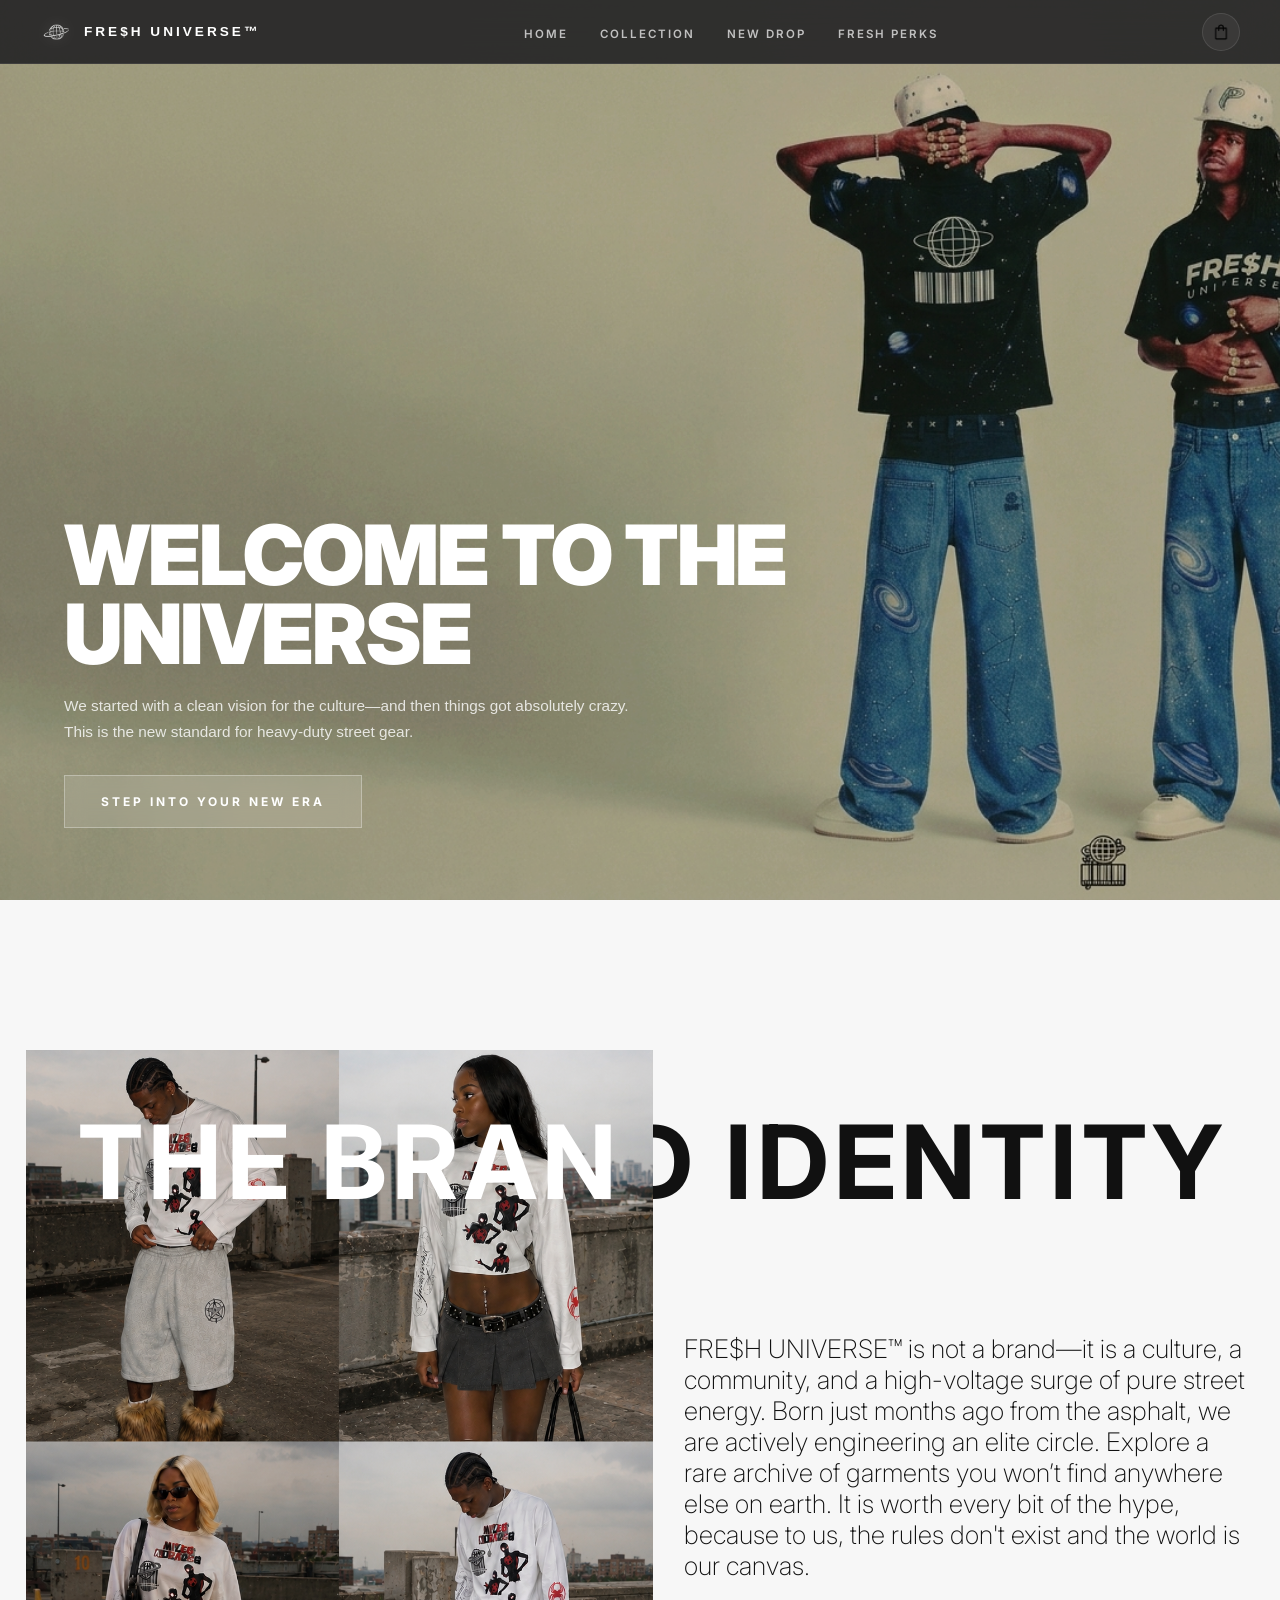
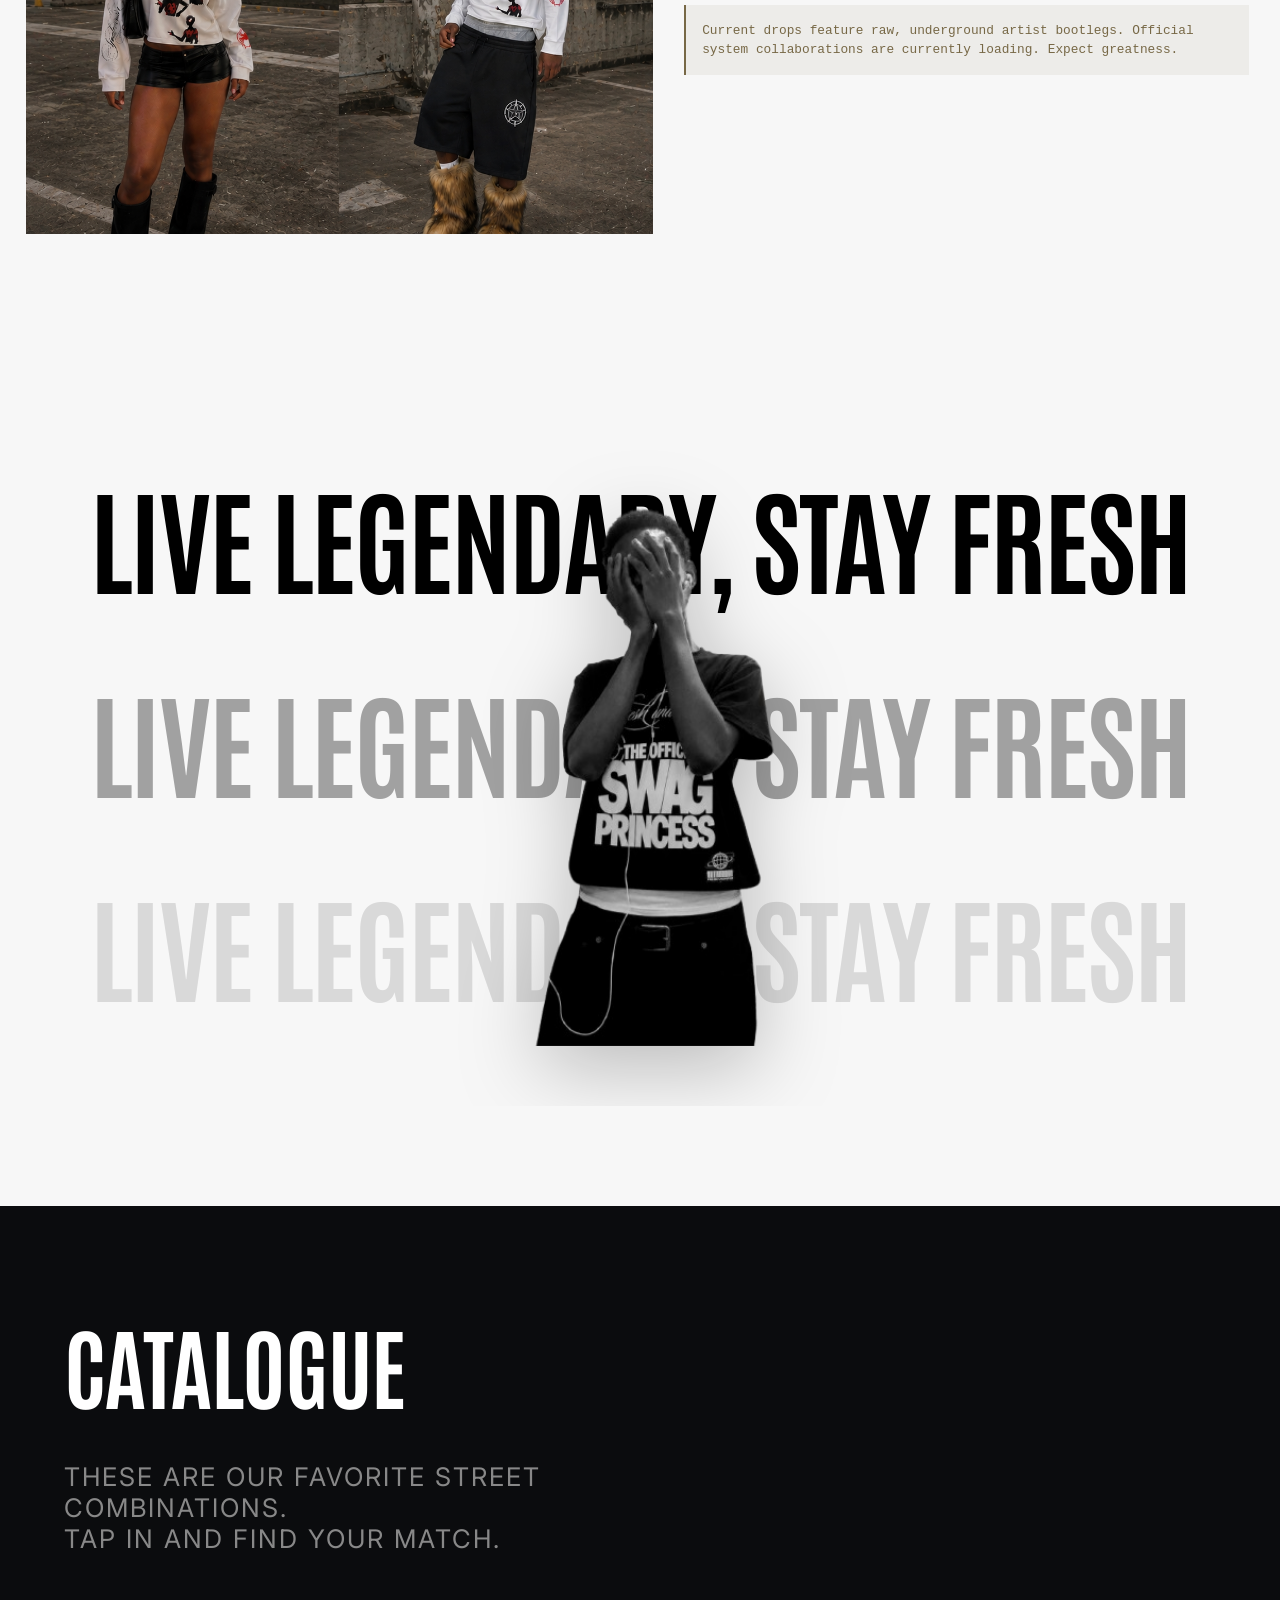
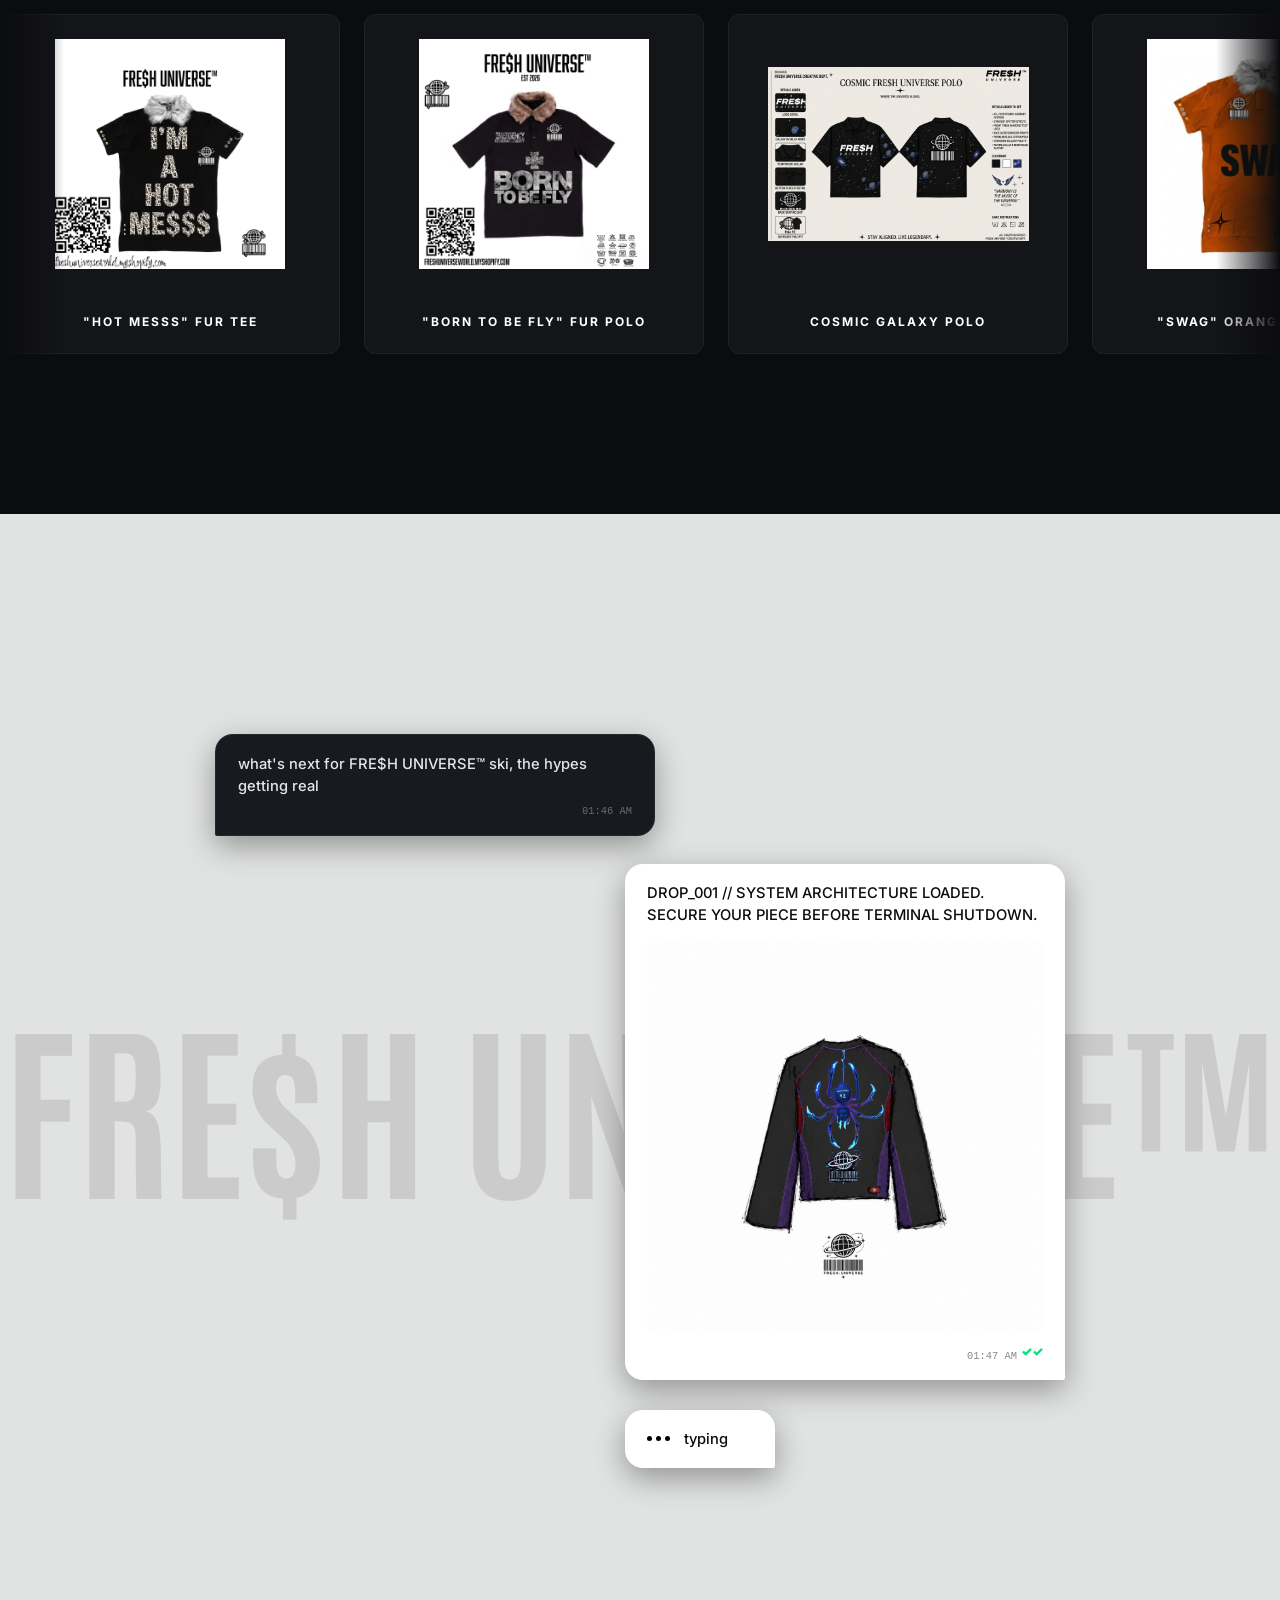
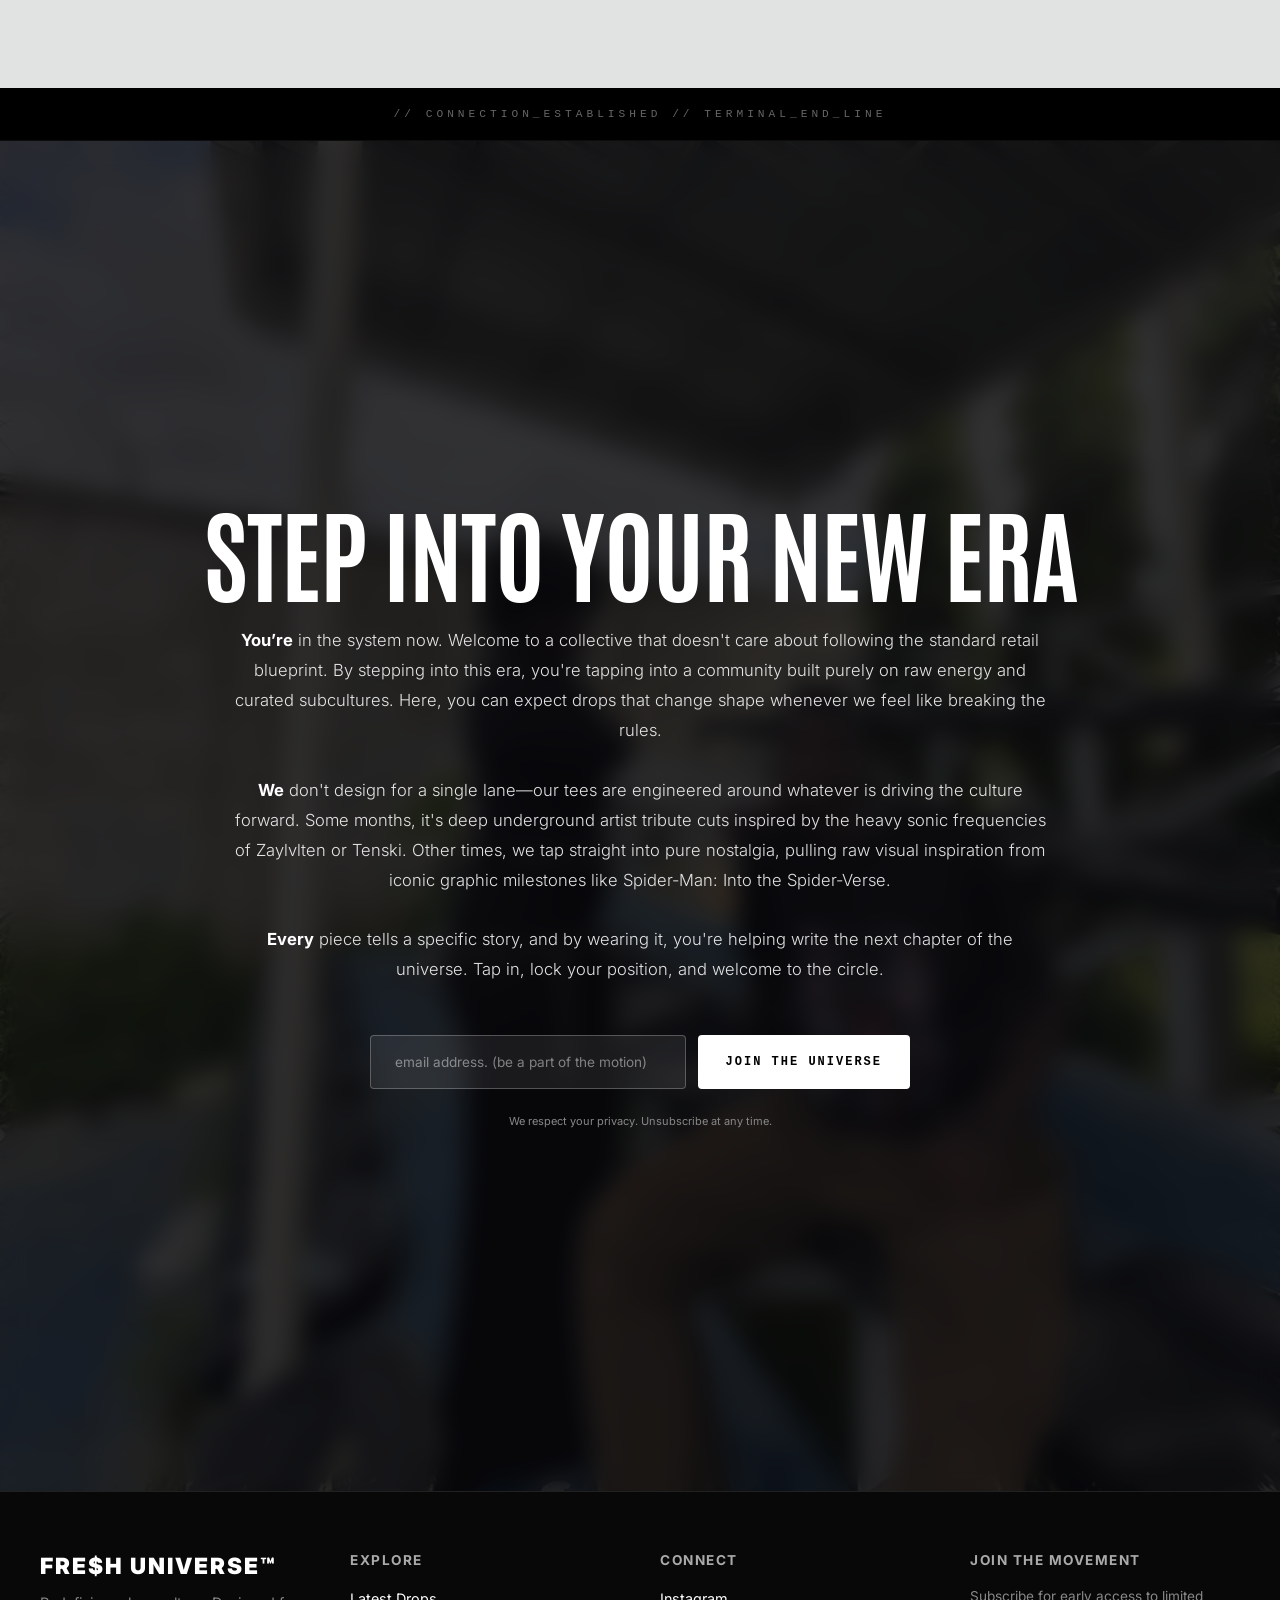
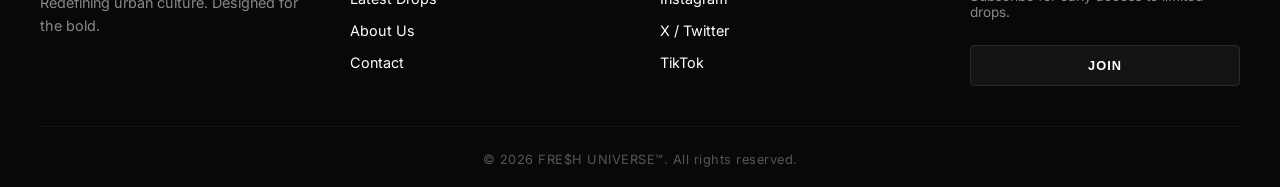
==== commit 6babd077: "changed logo, edited robots.txt" ====
--- a/public/index.html
+++ b/public/index.html
@@ -11,6 +11,14 @@
 <link rel="preconnect" href="https://fonts.gstatic.com" crossorigin>
 <link href="https://fonts.googleapis.com/css2?family=Antonio:wght@100..700&family=Bebas+Neue&family=Inter:ital,opsz,wght@0,14..32,100..900;1,14..32,100..900&family=Syncopate:wght@400;700&display=swap" rel="stylesheet">
 
+<script type="application/ld+json">
+{
+  "@context": "https://schema.org",
+  "@type": "WebSite",
+  "name": "FRE$H UNIVERSE™",
+  "url": "https://freshuniverseworld.xyz/"
+}
+</script>
 
 <script type="application/ld+json">
 {
@@ -18,7 +26,7 @@
   "@type": "ClothingStore",
   "name": "FRE$H UNIVERSE™",
   "url": "https://freshuniverseworld.xyz/",
-  "logo": "https://freshuniverseworld.xyz/images/fresh-universe-globe-logo1.webp",
+  "logo": "https://freshuniverseworld.xyz/images/fresh-universe-globe-logo.webp",
   "description": "Exclusive underground streetwear brand offering graphic tees, heavy street sets, and high-density apparel.",
   "sameAs": [
     "https://www.tiktok.com/@swag.princess__?_r=1&_t=ZS-98bFFoB8Jkd"
@@ -30,7 +38,7 @@
 <body>
 <header>
 <div class="navigation-bar">
-    <div class="logo-box"><img src="images/fresh-universe-globe-logo.webp" class="fresh-logo" alt="FRE$H UNIVERSE™ minimalist white wireframe globe logo with an orbital ring">
+    <div class="logo-box"><img src="images/fresh-universe-globe-logo2.webp" class="fresh-logo" alt="FRE$H UNIVERSE™ minimalist white wireframe globe logo with an orbital ring">
     <p class="brand-txt">FRE$H UNIVERSE™</p>
     </div>
     <nav class="nav">
@@ -55,7 +63,7 @@
             <h1 class="hero-caption">WELCOME TO THE UNIVERSE</h1>
             <p class="hero-caption-blank" aria-hidden="true">WELCOME</p>
             <p class="hero-txt">We started with a clean vision for the culture—and then things got absolutely crazy. This is the new standard for heavy-duty street gear.</p>
-            <button id="explore-btn" class="explore-btn">step into your new era</button>
+            <a href="collection"><button id="explore-btn" class="explore-btn">step into your new era</button></a>
         </div>
     </section>
     <section id="section1" class="section1">
